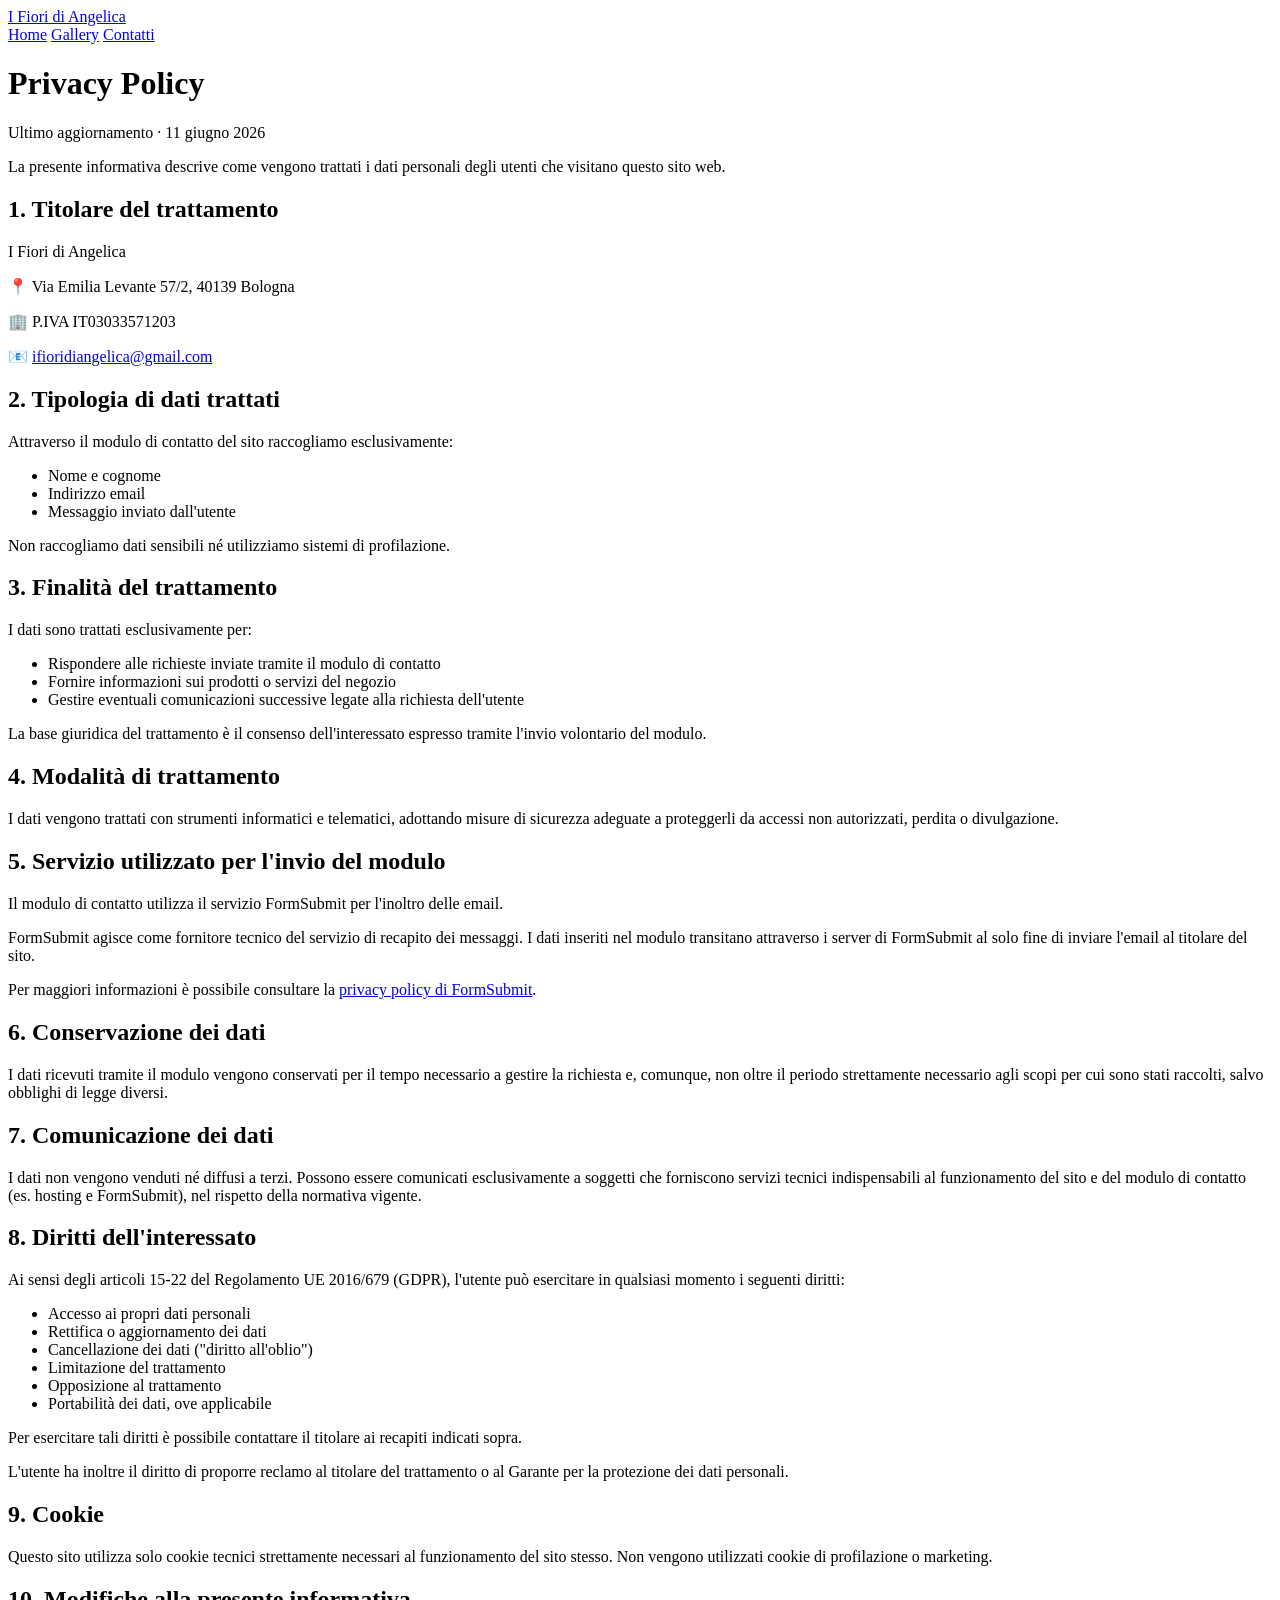
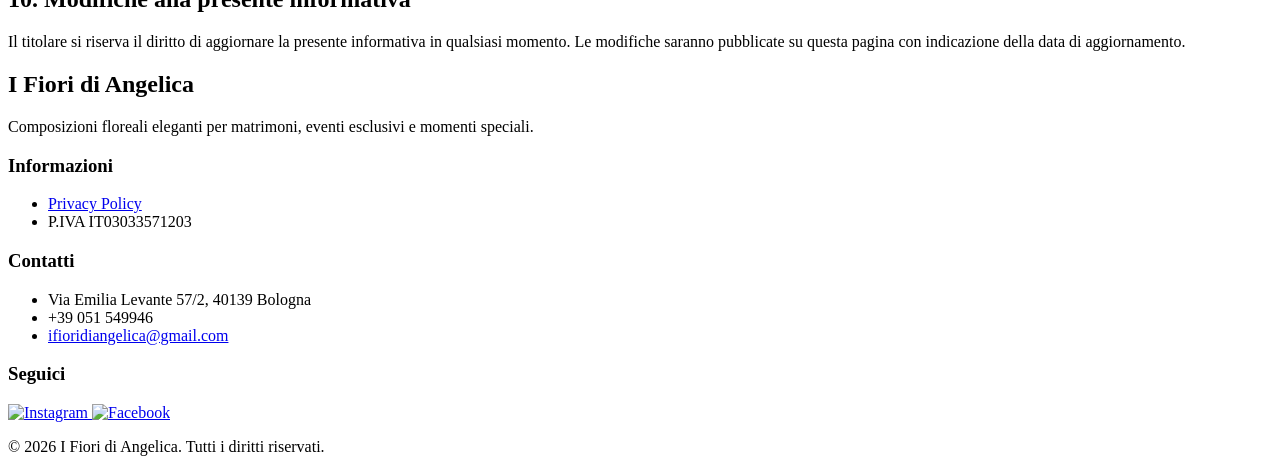
==== privacy/index.html @ 31a4ba67 "Release 1" ====
<!DOCTYPE html><html lang="it" data-theme="valentine"> <head><meta charset="UTF-8"><meta name="viewport" content="width=device-width, initial-scale=1.0"><link href="https://fonts.googleapis.com/css2?family=Cormorant+Garamond:wght@500;600;700&display=swap" rel="stylesheet"><title>Privacy Policy - I Fiori di Angelica</title><link rel="stylesheet" href="/fioridiangel/_astro/Footer.DSGg7_5M.css"></head> <body class="bg-base-100 text-base-content">  <header class="sticky top-0 z-50 border-b border-[#e9dfcf] bg-[rgba(250,246,240,0.88)] backdrop-blur-md"> <div class="mx-auto flex max-w-7xl items-center justify-between px-6 py-4"> <a href="/fioridiangel/#home" class="leading-none"> <span class="block pt-1 font-serif text-lg tracking-[0.04em] text-[#2f2f2f] md:text-xl">
I Fiori di Angelica
</span> </a> <nav class="hidden items-center gap-8 md:flex"> <a href="/fioridiangel/#home" class="text-sm uppercase tracking-[0.18em] text-[#7b7368] transition hover:text-[#2f2f2f]">
Home</a> <!-- <a href={`${baseUrl}about`} class="text-sm uppercase tracking-[0.18em] text-[#7b7368] transition hover:text-[#2f2f2f]">
        Chi siamo</a> --> <a href="/fioridiangel/#gallery" class="text-sm uppercase tracking-[0.18em] text-[#7b7368] transition hover:text-[#2f2f2f]">
Gallery</a> <a href="/fioridiangel/#contact" class="inline-flex h-11 items-center justify-center rounded-full border border-[#d8c690] bg-[#e7cd87] px-6 text-sm font-semibold uppercase tracking-[0.18em] text-[#2f2f2f] transition hover:bg-[#dcc06f]">
Contatti</a> </nav> </div> </header> <main class="mx-auto max-w-4xl px-6 py-20"> <h1 class="font-serif text-4xl tracking-[0.04em] text-[#2f2f2f]">
Privacy Policy
</h1> <!-- <div class="mt-8 h-px w-16 bg-[#d8c690]"></div> --> <div class="mt-4 flex items-center justify-between pb-6 border-b border-[#e4ddd2]"> <p class="text-sm text-[#8b8377]">
Ultimo aggiornamento · <span class="font-medium">11 giugno 2026</span> </p> </div> <div class="mt-8 space-y-8 text-[#5f5a52] leading-7"> <div> <p class="mt-4">
La presente informativa descrive come vengono trattati i dati personali degli utenti che visitano questo sito web.
</p> </div> <section class="mt-8"> <h2 class="text-xl font-semibold text-[#2f2f2f]">1. Titolare del trattamento</h2> <div class="mt-4 space-y-3 text-sm bg-[#faf8f5] rounded-lg p-4"> <p class="text-base font-semibold text-[#2f2f2f]">I Fiori di Angelica</p> <div class="space-y-2 text-[#5f5a52]"> <p>📍 Via Emilia Levante 57/2, 40139 Bologna</p> <p>🏢 P.IVA IT03033571203</p> <p>📧 <a href="mailto:ifioridiangelica@gmail.com" class="underline decoration-[#d8c690] underline-offset-2 hover:text-[#2f2f2f] font-medium">ifioridiangelica@gmail.com</a></p> </div> </div> </section> <section class="mt-8"> <h2 class="text-xl font-semibold text-[#2f2f2f]">2. Tipologia di dati trattati</h2> <p class="mt-3">
Attraverso il modulo di contatto del sito raccogliamo esclusivamente:
</p> <ul class="mt-3 list-disc space-y-2 pl-6"> <li>Nome e cognome</li> <li>Indirizzo email</li> <li>Messaggio inviato dall'utente</li> </ul> <p class="mt-4">
Non raccogliamo dati sensibili né utilizziamo sistemi di profilazione.
</p> </section> <section class="mt-8"> <h2 class="text-xl font-semibold text-[#2f2f2f]">3. Finalità del trattamento</h2> <p class="mt-3">
I dati sono trattati esclusivamente per:
</p> <ul class="mt-3 list-disc space-y-2 pl-6"> <li>Rispondere alle richieste inviate tramite il modulo di contatto</li> <li>Fornire informazioni sui prodotti o servizi del negozio</li> <li>Gestire eventuali comunicazioni successive legate alla richiesta dell'utente</li> </ul> <p class="mt-4">
La base giuridica del trattamento è il consenso dell'interessato espresso tramite l'invio volontario del modulo.
</p> </section> <section class="mt-8"> <h2 class="text-xl font-semibold text-[#2f2f2f]">4. Modalità di trattamento</h2> <p class="mt-3">
I dati vengono trattati con strumenti informatici e telematici, adottando misure di sicurezza adeguate a proteggerli da accessi non autorizzati, perdita o divulgazione.
</p> </section> <section class="mt-8"> <h2 class="text-xl font-semibold text-[#2f2f2f]">5. Servizio utilizzato per l'invio del modulo</h2> <p class="mt-3">
Il modulo di contatto utilizza il servizio FormSubmit per l'inoltro delle email.
</p> <p class="mt-4">
FormSubmit agisce come fornitore tecnico del servizio di recapito dei messaggi. I dati inseriti nel modulo transitano attraverso i server di FormSubmit al solo fine di inviare l'email al titolare del sito.
</p> <p class="mt-4">
Per maggiori informazioni è possibile consultare la <a href="https://formsubmit.co/privacy.pdf" target="_blank" rel="noopener noreferrer" class="underline decoration-[#d8c690] underline-offset-2 hover:text-[#2f2f2f]">privacy policy di FormSubmit</a>.
</p> </section> <section class="mt-8"> <h2 class="text-xl font-semibold text-[#2f2f2f]">6. Conservazione dei dati</h2> <p class="mt-3">
I dati ricevuti tramite il modulo vengono conservati per il tempo necessario a gestire la richiesta e, comunque, non oltre il periodo strettamente necessario agli scopi per cui sono stati raccolti, salvo obblighi di legge diversi.
</p> </section> <section class="mt-8"> <h2 class="text-xl font-semibold text-[#2f2f2f]">7. Comunicazione dei dati</h2> <p class="mt-3">
I dati non vengono venduti né diffusi a terzi. Possono essere comunicati esclusivamente a soggetti che forniscono servizi tecnici indispensabili al funzionamento del sito e del modulo di contatto (es. hosting e FormSubmit), nel rispetto della normativa vigente.
</p> </section> <section class="mt-8"> <h2 class="text-xl font-semibold text-[#2f2f2f]">8. Diritti dell'interessato</h2> <p class="mt-3">
Ai sensi degli articoli 15-22 del Regolamento UE 2016/679 (GDPR), l'utente può esercitare in qualsiasi momento i seguenti diritti:
</p> <ul class="mt-3 list-disc space-y-2 pl-6"> <li>Accesso ai propri dati personali</li> <li>Rettifica o aggiornamento dei dati</li> <li>Cancellazione dei dati ("diritto all'oblio")</li> <li>Limitazione del trattamento</li> <li>Opposizione al trattamento</li> <li>Portabilità dei dati, ove applicabile</li> </ul> <p class="mt-4">
Per esercitare tali diritti è possibile contattare il titolare ai recapiti indicati sopra.
</p> <p class="mt-4">
L'utente ha inoltre il diritto di proporre reclamo al titolare del trattamento o al Garante per la protezione dei dati personali.
</p> </section> <section class="mt-8"> <h2 class="text-xl font-semibold text-[#2f2f2f]">9. Cookie</h2> <p class="mt-3">
Questo sito utilizza solo cookie tecnici strettamente necessari al funzionamento del sito stesso. Non vengono utilizzati cookie di profilazione o marketing.
</p> </section> <section class="mt-8"> <h2 class="text-xl font-semibold text-[#2f2f2f]">10. Modifiche alla presente informativa</h2> <p class="mt-3">
Il titolare si riserva il diritto di aggiornare la presente informativa in qualsiasi momento. Le modifiche saranno pubblicate su questa pagina con indicazione della data di aggiornamento.
</p> </section> </div> </main> <footer class="border-t border-base-300 bg-[#f6f3ee] text-[#2f2f2f]"> <div class="mx-auto max-w-7xl px-6 py-20"> <div class="grid grid-cols-1 gap-x-12 gap-y-14 md:grid-cols-2 xl:grid-cols-[1.4fr_0.9fr_1fr_0.8fr]"> <div class="max-w-sm"> <h2 class="font-serif text-3xl tracking-[0.04em] text-[#2f2f2f]">
I Fiori di Angelica
</h2> <div class="mt-5 h-px w-16 bg-[#d8c690]"></div> <p class="mt-5 text-sm leading-7 text-[#5f5a52]">
Composizioni floreali eleganti per matrimoni, eventi esclusivi e momenti speciali.
</p> </div> <div> <h3 class="text-[11px] font-semibold uppercase tracking-[0.28em] text-[#8b8377]">
Informazioni
</h3> <ul class="mt-5 space-y-3 text-sm leading-6 text-[#5f5a52]"> <li> <a href="/fioridiangel/privacy" class="transition hover:text-[#2f2f2f]">
Privacy Policy
</a> </li> <li>P.IVA IT03033571203</li> </ul> </div> <div> <h3 class="text-[11px] font-semibold uppercase tracking-[0.28em] text-[#8b8377]">
Contatti
</h3> <ul class="mt-5 space-y-3 text-sm leading-6 text-[#5f5a52]"> <li>Via Emilia Levante 57/2, 40139 Bologna</li> <li>+39 051 549946</li> <li> <a href="mailto:ifioridiangelica@gmail.com" class="underline decoration-[#d8c690] underline-offset-4 transition hover:text-[#2f2f2f]">
ifioridiangelica@gmail.com
</a> </li> </ul> </div> <div> <h3 class="text-[11px] font-semibold uppercase tracking-[0.28em] text-[#8b8377]">
Seguici
</h3> <div class="mt-5 flex items-center gap-4"> <a href="https://www.instagram.com/ifioridiangelica/" target="_blank" rel="noopener noreferrer" aria-label="Instagram" class="flex h-14 w-14 items-center justify-center rounded-full bg-gradient-to-br from-[#f58529] via-[#dd2a7b] to-[#8134af] shadow-sm transition duration-300 hover:-translate-y-0.5 hover:shadow-md"> <img src="/fioridiangel/instagram.svg" alt="Instagram" class="h-8 w-8 brightness-0 invert"> </a> <a href="https://www.facebook.com/ifioridiangelica?locale=it_IT" target="_blank" rel="noopener noreferrer" aria-label="Facebook" class="flex h-14 w-14 items-center justify-center rounded-full bg-[#1877f2] shadow-sm transition duration-300 hover:-translate-y-0.5 hover:shadow-md"> <img src="/fioridiangel/facebook.svg" alt="Facebook" class="h-8 w-8 brightness-0 invert"> </a> </div> </div> </div> <div class="mt-14 border-t border-[#e4ddd2] pt-6"> <p class="text-sm text-[#8b8377]">
© 2026 I Fiori di Angelica. Tutti i diritti riservati.
</p> </div> </div> </footer>  </body></html>
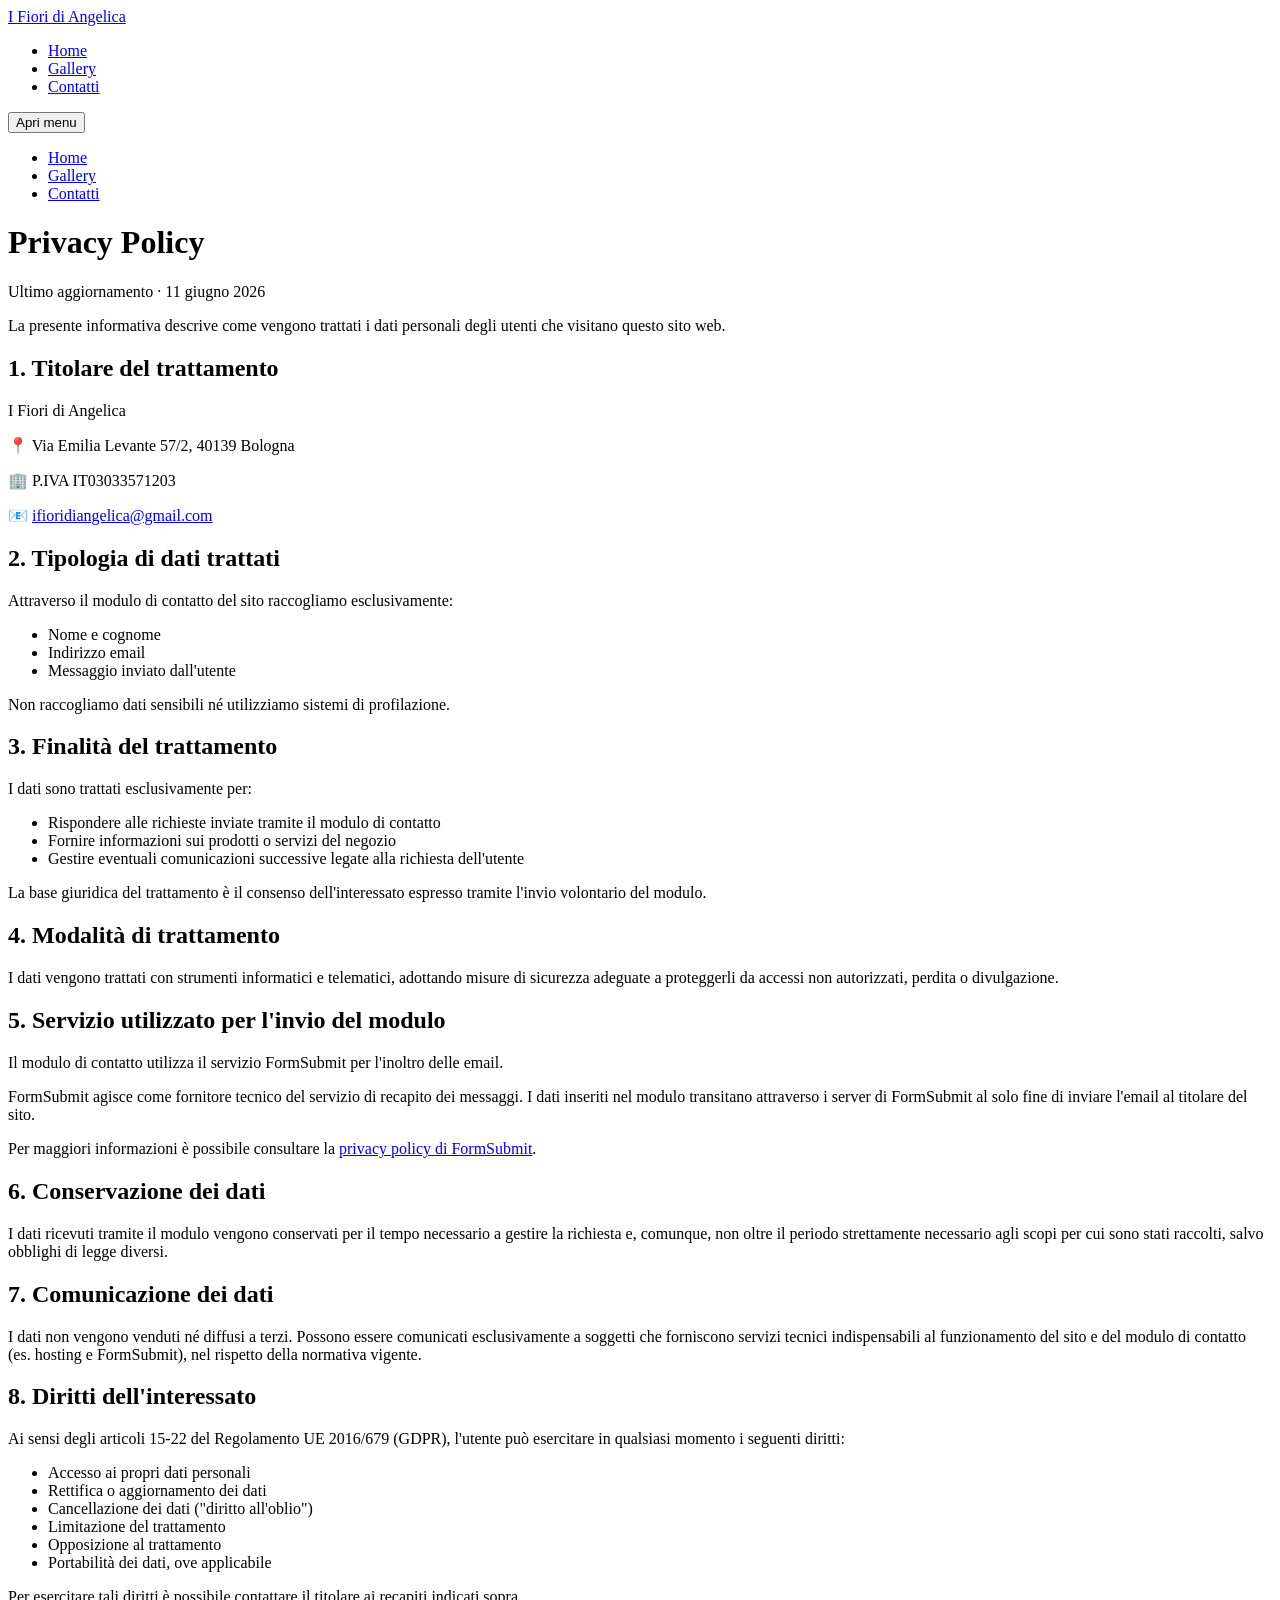
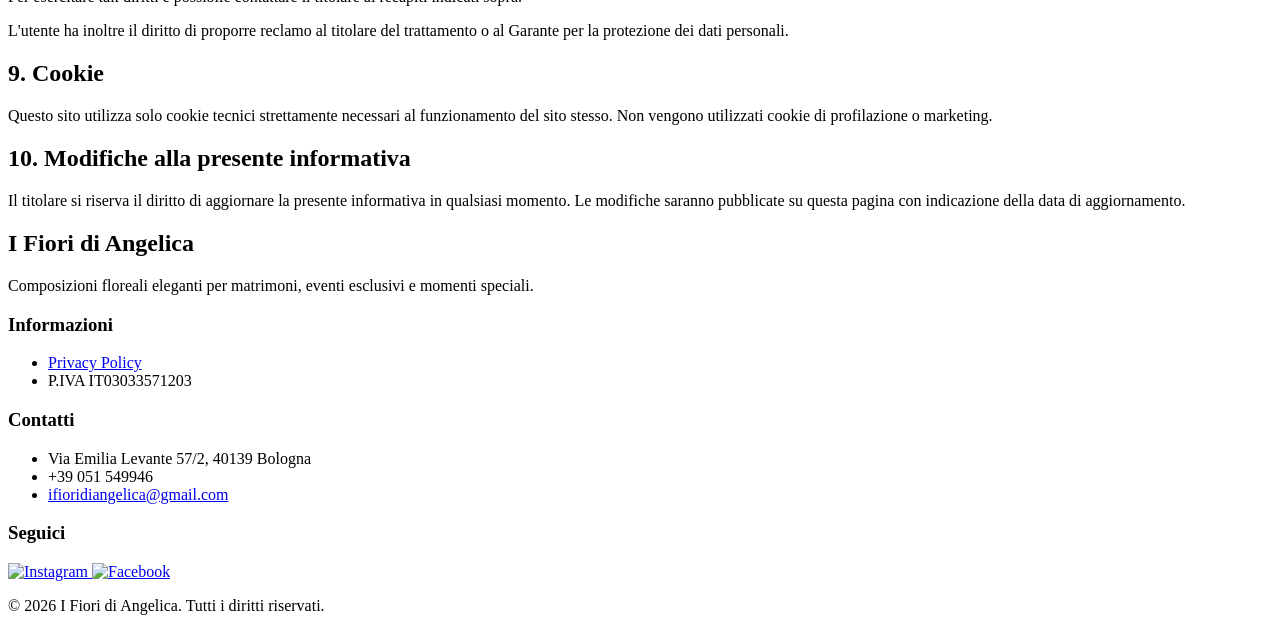
==== commit afc4fd60: "Release 3" ====
--- a/privacy/index.html
+++ b/privacy/index.html
@@ -1,10 +1,6 @@
-<!DOCTYPE html><html lang="it" data-theme="valentine"> <head><meta charset="UTF-8"><meta name="viewport" content="width=device-width, initial-scale=1.0"><link href="https://fonts.googleapis.com/css2?family=Cormorant+Garamond:wght@500;600;700&display=swap" rel="stylesheet"><title>Privacy Policy - I Fiori di Angelica</title><link rel="stylesheet" href="/fioridiangel/_astro/Footer.DSGg7_5M.css"></head> <body class="bg-base-100 text-base-content">  <header class="sticky top-0 z-50 border-b border-[#e9dfcf] bg-[rgba(250,246,240,0.88)] backdrop-blur-md"> <div class="mx-auto flex max-w-7xl items-center justify-between px-6 py-4"> <a href="/fioridiangel/#home" class="leading-none"> <span class="block pt-1 font-serif text-lg tracking-[0.04em] text-[#2f2f2f] md:text-xl">
+<!DOCTYPE html><html lang="it" data-theme="valentine"> <head><meta charset="UTF-8"><meta name="viewport" content="width=device-width, initial-scale=1.0"><link href="https://fonts.googleapis.com/css2?family=Cormorant+Garamond:wght@500;600;700&display=swap" rel="stylesheet"><title>Privacy Policy - I Fiori di Angelica</title><link rel="stylesheet" href="/fioridiangel/_astro/Footer.eOikAzpo.css"></head> <body class="bg-base-100 text-base-content">  <header class="sticky top-0 z-50 border-b border-[#e9dfcf]/90 bg-[rgba(250,246,240,0.92)] backdrop-blur-md"> <div class="mx-auto flex h-20 max-w-7xl items-center justify-between px-4 sm:px-6 lg:px-8"> <a href="/fioridiangel/#home" class="flex shrink-0 items-center text-[#2f2f2f] transition-opacity hover:opacity-80" aria-label="Vai alla home di I Fiori di Angelica"> <span class="font-serif text-xl tracking-[0.04em] md:text-2xl">
 I Fiori di Angelica
-</span> </a> <nav class="hidden items-center gap-8 md:flex"> <a href="/fioridiangel/#home" class="text-sm uppercase tracking-[0.18em] text-[#7b7368] transition hover:text-[#2f2f2f]">
-Home</a> <!-- <a href={`${baseUrl}about`} class="text-sm uppercase tracking-[0.18em] text-[#7b7368] transition hover:text-[#2f2f2f]">
-        Chi siamo</a> --> <a href="/fioridiangel/#gallery" class="text-sm uppercase tracking-[0.18em] text-[#7b7368] transition hover:text-[#2f2f2f]">
-Gallery</a> <a href="/fioridiangel/#contact" class="inline-flex h-11 items-center justify-center rounded-full border border-[#d8c690] bg-[#e7cd87] px-6 text-sm font-semibold uppercase tracking-[0.18em] text-[#2f2f2f] transition hover:bg-[#dcc06f]">
-Contatti</a> </nav> </div> </header> <main class="mx-auto max-w-4xl px-6 py-20"> <h1 class="font-serif text-4xl tracking-[0.04em] text-[#2f2f2f]">
+</span> </a> <nav aria-label="Navigazione principale" class="hidden md:block"> <ul class="flex items-center gap-2"> <li> <a href="/fioridiangel/#home" class="inline-flex h-11 items-center rounded-full px-4 text-sm font-medium uppercase tracking-[0.14em] text-[#6f675d] transition hover:bg-[#f3ead9] hover:text-[#2f2f2f]"> Home </a> </li><li> <a href="/fioridiangel/#gallery" class="inline-flex h-11 items-center rounded-full px-4 text-sm font-medium uppercase tracking-[0.14em] text-[#6f675d] transition hover:bg-[#f3ead9] hover:text-[#2f2f2f]"> Gallery </a> </li><li> <a href="/fioridiangel/#contact" class="btn h-11 min-h-11 rounded-full border-[#d8c690] bg-[#e7cd87] px-6 text-sm font-semibold uppercase tracking-[0.14em] text-[#2f2f2f] shadow-none hover:border-[#cfbb78] hover:bg-[#dcc06f]"> Contatti </a> </li> </ul> </nav> <button id="mobile-menu-button" type="button" aria-label="Apri menu" aria-expanded="false" aria-controls="mobile-menu" class="relative inline-flex h-11 w-11 items-center justify-center rounded-full border border-[#d8c690] bg-[#e7cd87] text-[#2f2f2f] transition hover:bg-[#dcc06f] md:hidden"> <span class="sr-only">Apri menu</span> <span aria-hidden="true" data-top class="absolute h-0.5 w-5 -translate-y-1.5 rounded-full bg-current transition duration-300 ease-out"></span> <span aria-hidden="true" data-middle class="absolute h-0.5 w-5 rounded-full bg-current transition duration-300 ease-out"></span> <span aria-hidden="true" data-bottom class="absolute h-0.5 w-5 translate-y-1.5 rounded-full bg-current transition duration-300 ease-out"></span> </button> </div> <div id="mobile-menu" class="hidden border-t border-[#e9dfcf]/90 bg-[rgba(250,246,240,0.98)] md:hidden"> <nav aria-label="Navigazione mobile" class="mx-auto max-w-7xl px-4 py-4 sm:px-6"> <ul class="flex flex-col gap-2"> <li> <a href="/fioridiangel/#home" class="block rounded-2xl px-4 py-3 text-sm font-medium uppercase tracking-[0.14em] text-[#6f675d] transition hover:bg-[#f3ead9] hover:text-[#2f2f2f]"> Home </a> </li><li> <a href="/fioridiangel/#gallery" class="block rounded-2xl px-4 py-3 text-sm font-medium uppercase tracking-[0.14em] text-[#6f675d] transition hover:bg-[#f3ead9] hover:text-[#2f2f2f]"> Gallery </a> </li><li> <a href="/fioridiangel/#contact" class="btn w-full rounded-full border-[#d8c690] bg-[#e7cd87] text-sm font-semibold uppercase tracking-[0.14em] text-[#2f2f2f] shadow-none hover:border-[#cfbb78] hover:bg-[#dcc06f]"> Contatti </a> </li> </ul> </nav> </div> <script type="module">const e=document.getElementById("mobile-menu-button"),s=document.getElementById("mobile-menu");if(e&&s){const n=e.querySelector(".sr-only"),l=e.querySelector("[data-top]"),r=e.querySelector("[data-middle]"),a=e.querySelector("[data-bottom]"),c=s.querySelectorAll("a"),o=t=>{e.setAttribute("aria-expanded",String(t)),e.setAttribute("aria-label",t?"Chiudi menu":"Apri menu"),n&&(n.textContent=t?"Chiudi menu":"Apri menu"),s.classList.toggle("hidden",!t),l?.classList.toggle("rotate-45",t),l?.classList.toggle("translate-y-0",t),l?.classList.toggle("-translate-y-1.5",!t),r?.classList.toggle("opacity-0",t),a?.classList.toggle("-rotate-45",t),a?.classList.toggle("translate-y-0",t),a?.classList.toggle("translate-y-1.5",!t)};o(!1),e.addEventListener("click",()=>{const t=e.getAttribute("aria-expanded")==="true";o(!t)}),c.forEach(t=>{t.addEventListener("click",()=>o(!1))})}</script> </header> <main class="mx-auto max-w-4xl px-6 py-14"> <h1 class="font-serif text-4xl tracking-[0.04em] text-[#2f2f2f]">
 Privacy Policy
 </h1> <!-- <div class="mt-8 h-px w-16 bg-[#d8c690]"></div> --> <div class="mt-4 flex items-center justify-between pb-6 border-b border-[#e4ddd2]"> <p class="text-sm text-[#8b8377]">
 Ultimo aggiornamento · <span class="font-medium">11 giugno 2026</span> </p> </div> <div class="mt-8 space-y-8 text-[#5f5a52] leading-7"> <div> <p class="mt-4">
@@ -53,6 +49,6 @@
 ifioridiangelica@gmail.com
 </a> </li> </ul> </div> <div> <h3 class="text-[11px] font-semibold uppercase tracking-[0.28em] text-[#8b8377]">
 Seguici
-</h3> <div class="mt-5 flex items-center gap-4"> <a href="https://www.instagram.com/ifioridiangelica/" target="_blank" rel="noopener noreferrer" aria-label="Instagram" class="flex h-14 w-14 items-center justify-center rounded-full bg-gradient-to-br from-[#f58529] via-[#dd2a7b] to-[#8134af] shadow-sm transition duration-300 hover:-translate-y-0.5 hover:shadow-md"> <img src="/fioridiangel/instagram.svg" alt="Instagram" class="h-8 w-8 brightness-0 invert"> </a> <a href="https://www.facebook.com/ifioridiangelica?locale=it_IT" target="_blank" rel="noopener noreferrer" aria-label="Facebook" class="flex h-14 w-14 items-center justify-center rounded-full bg-[#1877f2] shadow-sm transition duration-300 hover:-translate-y-0.5 hover:shadow-md"> <img src="/fioridiangel/facebook.svg" alt="Facebook" class="h-8 w-8 brightness-0 invert"> </a> </div> </div> </div> <div class="mt-14 border-t border-[#e4ddd2] pt-6"> <p class="text-sm text-[#8b8377]">
+</h3> <div class="mt-5 flex items-center gap-4"> <a href="https://www.instagram.com/ifioridiangelica/" target="_blank" rel="noopener noreferrer" aria-label="Instagram" class="flex h-14 w-14 items-center justify-center rounded-full bg-linear-to-br from-[#f58529] via-[#dd2a7b] to-[#8134af] shadow-sm transition duration-300 hover:-translate-y-0.5 hover:shadow-md"> <img src="/fioridiangel/instagram.svg" alt="Instagram" class="h-8 w-8 brightness-0 invert"> </a> <a href="https://www.facebook.com/ifioridiangelica?locale=it_IT" target="_blank" rel="noopener noreferrer" aria-label="Facebook" class="flex h-14 w-14 items-center justify-center rounded-full bg-[#1877f2] shadow-sm transition duration-300 hover:-translate-y-0.5 hover:shadow-md"> <img src="/fioridiangel/facebook.svg" alt="Facebook" class="h-8 w-8 brightness-0 invert"> </a> </div> </div> </div> <div class="mt-14 border-t border-[#e4ddd2] pt-6"> <p class="text-sm text-[#8b8377]">
 © 2026 I Fiori di Angelica. Tutti i diritti riservati.
 </p> </div> </div> </footer>  </body></html>
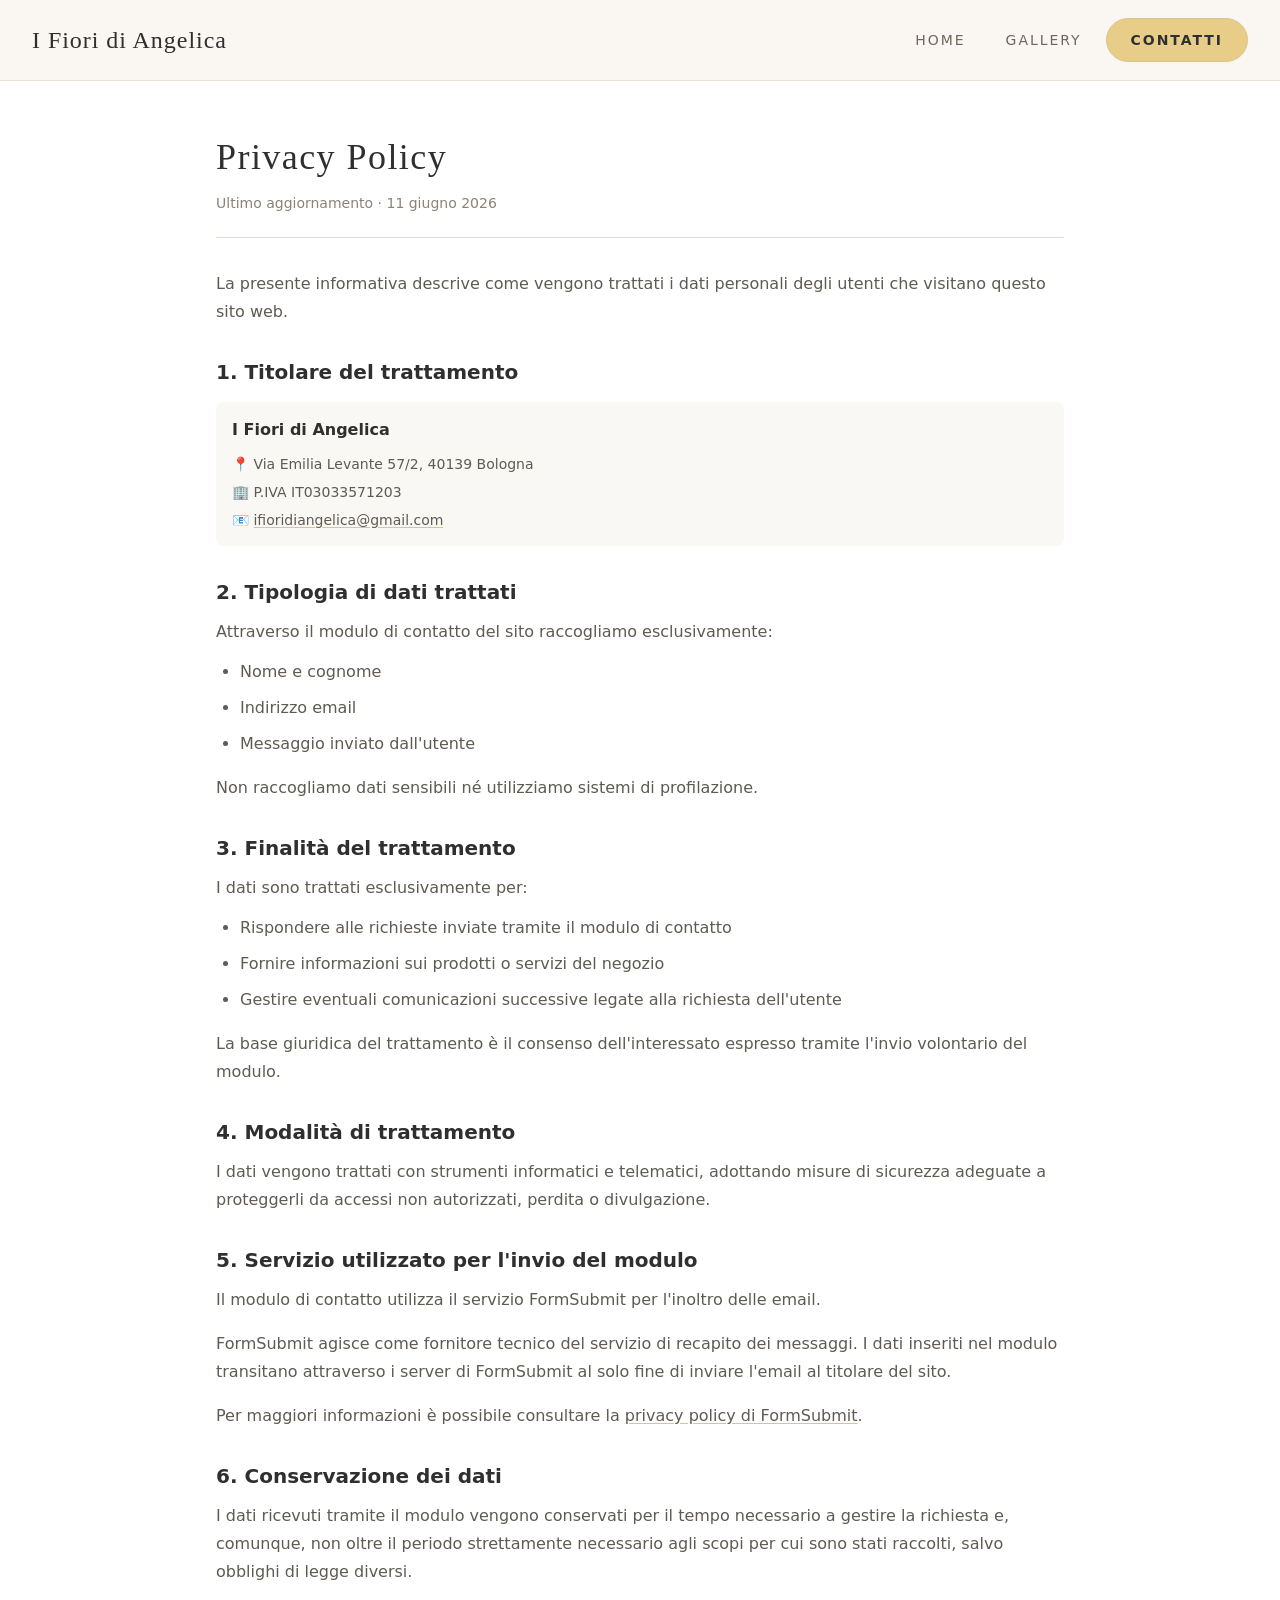
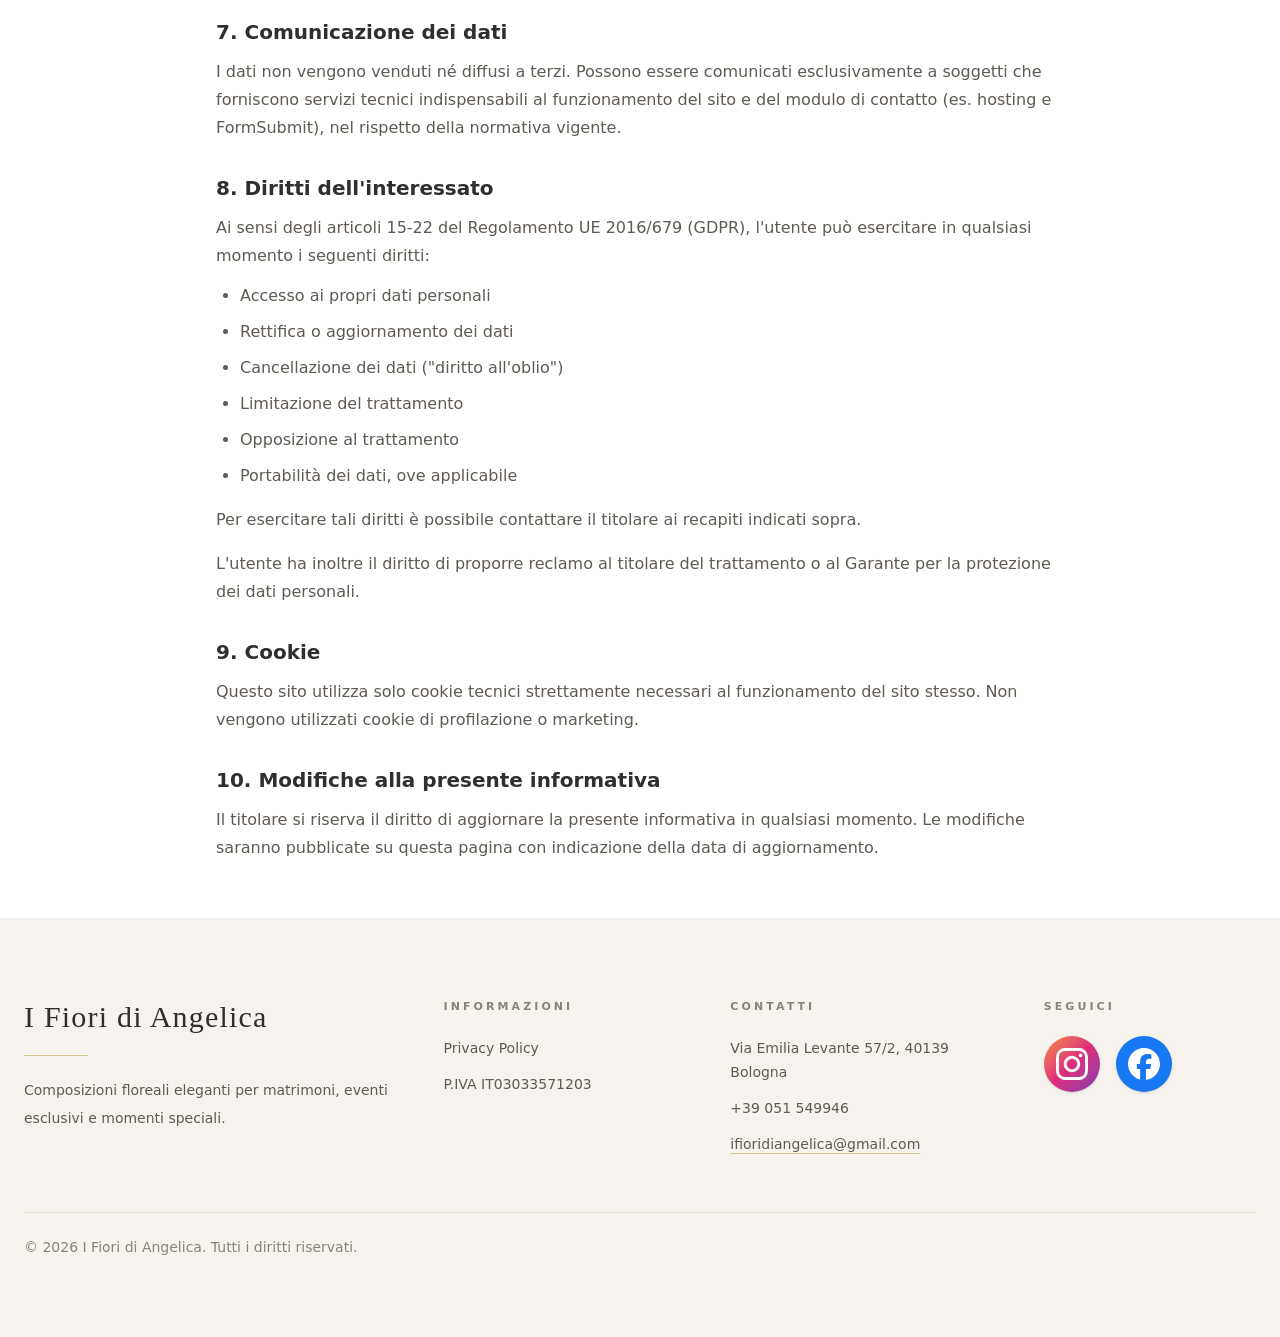
==== commit 9537a120: "Release prod" ====
--- a/privacy/index.html
+++ b/privacy/index.html
@@ -1,6 +1,6 @@
-<!DOCTYPE html><html lang="it" data-theme="valentine"> <head><meta charset="UTF-8"><meta name="viewport" content="width=device-width, initial-scale=1.0"><link href="https://fonts.googleapis.com/css2?family=Cormorant+Garamond:wght@500;600;700&display=swap" rel="stylesheet"><title>Privacy Policy - I Fiori di Angelica</title><link rel="stylesheet" href="/fioridiangel/_astro/Footer.eOikAzpo.css"></head> <body class="bg-base-100 text-base-content">  <header class="sticky top-0 z-50 border-b border-[#e9dfcf]/90 bg-[rgba(250,246,240,0.92)] backdrop-blur-md"> <div class="mx-auto flex h-20 max-w-7xl items-center justify-between px-4 sm:px-6 lg:px-8"> <a href="/fioridiangel/#home" class="flex shrink-0 items-center text-[#2f2f2f] transition-opacity hover:opacity-80" aria-label="Vai alla home di I Fiori di Angelica"> <span class="font-serif text-xl tracking-[0.04em] md:text-2xl">
+<!DOCTYPE html><html lang="it" data-theme="valentine"> <head><meta charset="UTF-8"><meta name="viewport" content="width=device-width, initial-scale=1.0"><link href="https://fonts.googleapis.com/css2?family=Cormorant+Garamond:wght@500;600;700&display=swap" rel="stylesheet"><title>Privacy Policy - I Fiori di Angelica</title><link rel="stylesheet" href="/_astro/Footer.eOikAzpo.css"></head> <body class="bg-base-100 text-base-content">  <header class="sticky top-0 z-50 border-b border-[#e9dfcf]/90 bg-[rgba(250,246,240,0.92)] backdrop-blur-md"> <div class="mx-auto flex h-20 max-w-7xl items-center justify-between px-4 sm:px-6 lg:px-8"> <a href="/#home" class="flex shrink-0 items-center text-[#2f2f2f] transition-opacity hover:opacity-80" aria-label="Vai alla home di I Fiori di Angelica"> <span class="font-serif text-xl tracking-[0.04em] md:text-2xl">
 I Fiori di Angelica
-</span> </a> <nav aria-label="Navigazione principale" class="hidden md:block"> <ul class="flex items-center gap-2"> <li> <a href="/fioridiangel/#home" class="inline-flex h-11 items-center rounded-full px-4 text-sm font-medium uppercase tracking-[0.14em] text-[#6f675d] transition hover:bg-[#f3ead9] hover:text-[#2f2f2f]"> Home </a> </li><li> <a href="/fioridiangel/#gallery" class="inline-flex h-11 items-center rounded-full px-4 text-sm font-medium uppercase tracking-[0.14em] text-[#6f675d] transition hover:bg-[#f3ead9] hover:text-[#2f2f2f]"> Gallery </a> </li><li> <a href="/fioridiangel/#contact" class="btn h-11 min-h-11 rounded-full border-[#d8c690] bg-[#e7cd87] px-6 text-sm font-semibold uppercase tracking-[0.14em] text-[#2f2f2f] shadow-none hover:border-[#cfbb78] hover:bg-[#dcc06f]"> Contatti </a> </li> </ul> </nav> <button id="mobile-menu-button" type="button" aria-label="Apri menu" aria-expanded="false" aria-controls="mobile-menu" class="relative inline-flex h-11 w-11 items-center justify-center rounded-full border border-[#d8c690] bg-[#e7cd87] text-[#2f2f2f] transition hover:bg-[#dcc06f] md:hidden"> <span class="sr-only">Apri menu</span> <span aria-hidden="true" data-top class="absolute h-0.5 w-5 -translate-y-1.5 rounded-full bg-current transition duration-300 ease-out"></span> <span aria-hidden="true" data-middle class="absolute h-0.5 w-5 rounded-full bg-current transition duration-300 ease-out"></span> <span aria-hidden="true" data-bottom class="absolute h-0.5 w-5 translate-y-1.5 rounded-full bg-current transition duration-300 ease-out"></span> </button> </div> <div id="mobile-menu" class="hidden border-t border-[#e9dfcf]/90 bg-[rgba(250,246,240,0.98)] md:hidden"> <nav aria-label="Navigazione mobile" class="mx-auto max-w-7xl px-4 py-4 sm:px-6"> <ul class="flex flex-col gap-2"> <li> <a href="/fioridiangel/#home" class="block rounded-2xl px-4 py-3 text-sm font-medium uppercase tracking-[0.14em] text-[#6f675d] transition hover:bg-[#f3ead9] hover:text-[#2f2f2f]"> Home </a> </li><li> <a href="/fioridiangel/#gallery" class="block rounded-2xl px-4 py-3 text-sm font-medium uppercase tracking-[0.14em] text-[#6f675d] transition hover:bg-[#f3ead9] hover:text-[#2f2f2f]"> Gallery </a> </li><li> <a href="/fioridiangel/#contact" class="btn w-full rounded-full border-[#d8c690] bg-[#e7cd87] text-sm font-semibold uppercase tracking-[0.14em] text-[#2f2f2f] shadow-none hover:border-[#cfbb78] hover:bg-[#dcc06f]"> Contatti </a> </li> </ul> </nav> </div> <script type="module">const e=document.getElementById("mobile-menu-button"),s=document.getElementById("mobile-menu");if(e&&s){const n=e.querySelector(".sr-only"),l=e.querySelector("[data-top]"),r=e.querySelector("[data-middle]"),a=e.querySelector("[data-bottom]"),c=s.querySelectorAll("a"),o=t=>{e.setAttribute("aria-expanded",String(t)),e.setAttribute("aria-label",t?"Chiudi menu":"Apri menu"),n&&(n.textContent=t?"Chiudi menu":"Apri menu"),s.classList.toggle("hidden",!t),l?.classList.toggle("rotate-45",t),l?.classList.toggle("translate-y-0",t),l?.classList.toggle("-translate-y-1.5",!t),r?.classList.toggle("opacity-0",t),a?.classList.toggle("-rotate-45",t),a?.classList.toggle("translate-y-0",t),a?.classList.toggle("translate-y-1.5",!t)};o(!1),e.addEventListener("click",()=>{const t=e.getAttribute("aria-expanded")==="true";o(!t)}),c.forEach(t=>{t.addEventListener("click",()=>o(!1))})}</script> </header> <main class="mx-auto max-w-4xl px-6 py-14"> <h1 class="font-serif text-4xl tracking-[0.04em] text-[#2f2f2f]">
+</span> </a> <nav aria-label="Navigazione principale" class="hidden md:block"> <ul class="flex items-center gap-2"> <li> <a href="/#home" class="inline-flex h-11 items-center rounded-full px-4 text-sm font-medium uppercase tracking-[0.14em] text-[#6f675d] transition hover:bg-[#f3ead9] hover:text-[#2f2f2f]"> Home </a> </li><li> <a href="/#gallery" class="inline-flex h-11 items-center rounded-full px-4 text-sm font-medium uppercase tracking-[0.14em] text-[#6f675d] transition hover:bg-[#f3ead9] hover:text-[#2f2f2f]"> Gallery </a> </li><li> <a href="/#contact" class="btn h-11 min-h-11 rounded-full border-[#d8c690] bg-[#e7cd87] px-6 text-sm font-semibold uppercase tracking-[0.14em] text-[#2f2f2f] shadow-none hover:border-[#cfbb78] hover:bg-[#dcc06f]"> Contatti </a> </li> </ul> </nav> <button id="mobile-menu-button" type="button" aria-label="Apri menu" aria-expanded="false" aria-controls="mobile-menu" class="relative inline-flex h-11 w-11 items-center justify-center rounded-full border border-[#d8c690] bg-[#e7cd87] text-[#2f2f2f] transition hover:bg-[#dcc06f] md:hidden"> <span class="sr-only">Apri menu</span> <span aria-hidden="true" data-top class="absolute h-0.5 w-5 -translate-y-1.5 rounded-full bg-current transition duration-300 ease-out"></span> <span aria-hidden="true" data-middle class="absolute h-0.5 w-5 rounded-full bg-current transition duration-300 ease-out"></span> <span aria-hidden="true" data-bottom class="absolute h-0.5 w-5 translate-y-1.5 rounded-full bg-current transition duration-300 ease-out"></span> </button> </div> <div id="mobile-menu" class="hidden border-t border-[#e9dfcf]/90 bg-[rgba(250,246,240,0.98)] md:hidden"> <nav aria-label="Navigazione mobile" class="mx-auto max-w-7xl px-4 py-4 sm:px-6"> <ul class="flex flex-col gap-2"> <li> <a href="/#home" class="block rounded-2xl px-4 py-3 text-sm font-medium uppercase tracking-[0.14em] text-[#6f675d] transition hover:bg-[#f3ead9] hover:text-[#2f2f2f]"> Home </a> </li><li> <a href="/#gallery" class="block rounded-2xl px-4 py-3 text-sm font-medium uppercase tracking-[0.14em] text-[#6f675d] transition hover:bg-[#f3ead9] hover:text-[#2f2f2f]"> Gallery </a> </li><li> <a href="/#contact" class="btn w-full rounded-full border-[#d8c690] bg-[#e7cd87] text-sm font-semibold uppercase tracking-[0.14em] text-[#2f2f2f] shadow-none hover:border-[#cfbb78] hover:bg-[#dcc06f]"> Contatti </a> </li> </ul> </nav> </div> <script type="module">const e=document.getElementById("mobile-menu-button"),s=document.getElementById("mobile-menu");if(e&&s){const n=e.querySelector(".sr-only"),l=e.querySelector("[data-top]"),r=e.querySelector("[data-middle]"),a=e.querySelector("[data-bottom]"),c=s.querySelectorAll("a"),o=t=>{e.setAttribute("aria-expanded",String(t)),e.setAttribute("aria-label",t?"Chiudi menu":"Apri menu"),n&&(n.textContent=t?"Chiudi menu":"Apri menu"),s.classList.toggle("hidden",!t),l?.classList.toggle("rotate-45",t),l?.classList.toggle("translate-y-0",t),l?.classList.toggle("-translate-y-1.5",!t),r?.classList.toggle("opacity-0",t),a?.classList.toggle("-rotate-45",t),a?.classList.toggle("translate-y-0",t),a?.classList.toggle("translate-y-1.5",!t)};o(!1),e.addEventListener("click",()=>{const t=e.getAttribute("aria-expanded")==="true";o(!t)}),c.forEach(t=>{t.addEventListener("click",()=>o(!1))})}</script> </header> <main class="mx-auto max-w-4xl px-6 py-14"> <h1 class="font-serif text-4xl tracking-[0.04em] text-[#2f2f2f]">
 Privacy Policy
 </h1> <!-- <div class="mt-8 h-px w-16 bg-[#d8c690]"></div> --> <div class="mt-4 flex items-center justify-between pb-6 border-b border-[#e4ddd2]"> <p class="text-sm text-[#8b8377]">
 Ultimo aggiornamento · <span class="font-medium">11 giugno 2026</span> </p> </div> <div class="mt-8 space-y-8 text-[#5f5a52] leading-7"> <div> <p class="mt-4">
@@ -41,7 +41,7 @@
 Composizioni floreali eleganti per matrimoni, eventi esclusivi e momenti speciali.
 </p> </div> <div> <h3 class="text-[11px] font-semibold uppercase tracking-[0.28em] text-[#8b8377]">
 Informazioni
-</h3> <ul class="mt-5 space-y-3 text-sm leading-6 text-[#5f5a52]"> <li> <a href="/fioridiangel/privacy" class="transition hover:text-[#2f2f2f]">
+</h3> <ul class="mt-5 space-y-3 text-sm leading-6 text-[#5f5a52]"> <li> <a href="/privacy" class="transition hover:text-[#2f2f2f]">
 Privacy Policy
 </a> </li> <li>P.IVA IT03033571203</li> </ul> </div> <div> <h3 class="text-[11px] font-semibold uppercase tracking-[0.28em] text-[#8b8377]">
 Contatti
@@ -49,6 +49,6 @@
 ifioridiangelica@gmail.com
 </a> </li> </ul> </div> <div> <h3 class="text-[11px] font-semibold uppercase tracking-[0.28em] text-[#8b8377]">
 Seguici
-</h3> <div class="mt-5 flex items-center gap-4"> <a href="https://www.instagram.com/ifioridiangelica/" target="_blank" rel="noopener noreferrer" aria-label="Instagram" class="flex h-14 w-14 items-center justify-center rounded-full bg-linear-to-br from-[#f58529] via-[#dd2a7b] to-[#8134af] shadow-sm transition duration-300 hover:-translate-y-0.5 hover:shadow-md"> <img src="/fioridiangel/instagram.svg" alt="Instagram" class="h-8 w-8 brightness-0 invert"> </a> <a href="https://www.facebook.com/ifioridiangelica?locale=it_IT" target="_blank" rel="noopener noreferrer" aria-label="Facebook" class="flex h-14 w-14 items-center justify-center rounded-full bg-[#1877f2] shadow-sm transition duration-300 hover:-translate-y-0.5 hover:shadow-md"> <img src="/fioridiangel/facebook.svg" alt="Facebook" class="h-8 w-8 brightness-0 invert"> </a> </div> </div> </div> <div class="mt-14 border-t border-[#e4ddd2] pt-6"> <p class="text-sm text-[#8b8377]">
+</h3> <div class="mt-5 flex items-center gap-4"> <a href="https://www.instagram.com/ifioridiangelica/" target="_blank" rel="noopener noreferrer" aria-label="Instagram" class="flex h-14 w-14 items-center justify-center rounded-full bg-linear-to-br from-[#f58529] via-[#dd2a7b] to-[#8134af] shadow-sm transition duration-300 hover:-translate-y-0.5 hover:shadow-md"> <img src="/instagram.svg" alt="Instagram" class="h-8 w-8 brightness-0 invert"> </a> <a href="https://www.facebook.com/ifioridiangelica?locale=it_IT" target="_blank" rel="noopener noreferrer" aria-label="Facebook" class="flex h-14 w-14 items-center justify-center rounded-full bg-[#1877f2] shadow-sm transition duration-300 hover:-translate-y-0.5 hover:shadow-md"> <img src="/facebook.svg" alt="Facebook" class="h-8 w-8 brightness-0 invert"> </a> </div> </div> </div> <div class="mt-14 border-t border-[#e4ddd2] pt-6"> <p class="text-sm text-[#8b8377]">
 © 2026 I Fiori di Angelica. Tutti i diritti riservati.
 </p> </div> </div> </footer>  </body></html>
--- a/_astro/Footer.eOikAzpo.css
+++ b/_astro/Footer.eOikAzpo.css
@@ -0,0 +1 @@
+@layer properties{@supports (((-webkit-hyphens:none)) and (not (margin-trim:inline))) or ((-moz-orient:inline) and (not (color:rgb(from red r g b)))){*,:before,:after,::backdrop{--tw-translate-x:0;--tw-translate-y:0;--tw-translate-z:0;--tw-space-y-reverse:0;--tw-border-style:solid;--tw-gradient-position:initial;--tw-gradient-from:#0000;--tw-gradient-via:#0000;--tw-gradient-to:#0000;--tw-gradient-stops:initial;--tw-gradient-via-stops:initial;--tw-gradient-from-position:0%;--tw-gradient-via-position:50%;--tw-gradient-to-position:100%;--tw-leading:initial;--tw-font-weight:initial;--tw-tracking:initial;--tw-shadow:0 0 #0000;--tw-shadow-color:initial;--tw-shadow-alpha:100%;--tw-inset-shadow:0 0 #0000;--tw-inset-shadow-color:initial;--tw-inset-shadow-alpha:100%;--tw-ring-color:initial;--tw-ring-shadow:0 0 #0000;--tw-inset-ring-color:initial;--tw-inset-ring-shadow:0 0 #0000;--tw-ring-inset:initial;--tw-ring-offset-width:0px;--tw-ring-offset-color:#fff;--tw-ring-offset-shadow:0 0 #0000;--tw-blur:initial;--tw-brightness:initial;--tw-contrast:initial;--tw-grayscale:initial;--tw-hue-rotate:initial;--tw-invert:initial;--tw-opacity:initial;--tw-saturate:initial;--tw-sepia:initial;--tw-drop-shadow:initial;--tw-drop-shadow-color:initial;--tw-drop-shadow-alpha:100%;--tw-drop-shadow-size:initial;--tw-backdrop-blur:initial;--tw-backdrop-brightness:initial;--tw-backdrop-contrast:initial;--tw-backdrop-grayscale:initial;--tw-backdrop-hue-rotate:initial;--tw-backdrop-invert:initial;--tw-backdrop-opacity:initial;--tw-backdrop-saturate:initial;--tw-backdrop-sepia:initial;--tw-duration:initial;--tw-ease:initial}}}@layer theme{:root,:host{--font-sans:ui-sans-serif, system-ui, sans-serif, "Apple Color Emoji", "Segoe UI Emoji", "Segoe UI Symbol", "Noto Color Emoji";--font-serif:ui-serif, Georgia, Cambria, "Times New Roman", Times, serif;--font-mono:ui-monospace, SFMono-Regular, Menlo, Monaco, Consolas, "Liberation Mono", "Courier New", monospace;--color-black:#000;--color-white:#fff;--spacing:.25rem;--container-sm:24rem;--container-xl:36rem;--container-2xl:42rem;--container-3xl:48rem;--container-4xl:56rem;--container-7xl:80rem;--text-xs:.75rem;--text-xs--line-height:calc(1 / .75);--text-sm:.875rem;--text-sm--line-height:calc(1.25 / .875);--text-base:1rem;--text-base--line-height: 1.5 ;--text-lg:1.125rem;--text-lg--line-height:calc(1.75 / 1.125);--text-xl:1.25rem;--text-xl--line-height:calc(1.75 / 1.25);--text-2xl:1.5rem;--text-2xl--line-height:calc(2 / 1.5);--text-3xl:1.875rem;--text-3xl--line-height: 1.2 ;--text-4xl:2.25rem;--text-4xl--line-height:calc(2.5 / 2.25);--text-5xl:3rem;--text-5xl--line-height:1;--text-6xl:3.75rem;--text-6xl--line-height:1;--text-7xl:4.5rem;--text-7xl--line-height:1;--font-weight-medium:500;--font-weight-semibold:600;--font-weight-bold:700;--tracking-tight:-.025em;--leading-tight:1.25;--radius-lg:.5rem;--radius-2xl:1rem;--radius-3xl:1.5rem;--ease-out:cubic-bezier(0, 0, .2, 1);--blur-md:12px;--default-transition-duration:.15s;--default-transition-timing-function:cubic-bezier(.4, 0, .2, 1);--default-font-family:var(--font-sans);--default-mono-font-family:var(--font-mono)}}@layer base{*,:after,:before,::backdrop{box-sizing:border-box;border:0 solid;margin:0;padding:0}::file-selector-button{box-sizing:border-box;border:0 solid;margin:0;padding:0}html,:host{-webkit-text-size-adjust:100%;tab-size:4;line-height:1.5;font-family:var(--default-font-family,ui-sans-serif, system-ui, sans-serif, "Apple Color Emoji", "Segoe UI Emoji", "Segoe UI Symbol", "Noto Color Emoji");font-feature-settings:var(--default-font-feature-settings,normal);font-variation-settings:var(--default-font-variation-settings,normal);-webkit-tap-highlight-color:transparent}hr{height:0;color:inherit;border-top-width:1px}abbr:where([title]){-webkit-text-decoration:underline dotted;text-decoration:underline dotted}h1,h2,h3,h4,h5,h6{font-size:inherit;font-weight:inherit}a{color:inherit;-webkit-text-decoration:inherit;text-decoration:inherit}b,strong{font-weight:bolder}code,kbd,samp,pre{font-family:var(--default-mono-font-family,ui-monospace, SFMono-Regular, Menlo, Monaco, Consolas, "Liberation Mono", "Courier New", monospace);font-feature-settings:var(--default-mono-font-feature-settings,normal);font-variation-settings:var(--default-mono-font-variation-settings,normal);font-size:1em}small{font-size:80%}sub,sup{vertical-align:baseline;font-size:75%;line-height:0;position:relative}sub{bottom:-.25em}sup{top:-.5em}table{text-indent:0;border-color:inherit;border-collapse:collapse}:-moz-focusring{outline:auto}progress{vertical-align:baseline}summary{display:list-item}ol,ul,menu{list-style:none}img,svg,video,canvas,audio,iframe,embed,object{vertical-align:middle;display:block}img,video{max-width:100%;height:auto}button,input,select,optgroup,textarea{font:inherit;font-feature-settings:inherit;font-variation-settings:inherit;letter-spacing:inherit;color:inherit;opacity:1;background-color:#0000;border-radius:0}::file-selector-button{font:inherit;font-feature-settings:inherit;font-variation-settings:inherit;letter-spacing:inherit;color:inherit;opacity:1;background-color:#0000;border-radius:0}:where(select:is([multiple],[size])) optgroup{font-weight:bolder}:where(select:is([multiple],[size])) optgroup option{padding-inline-start:20px}::file-selector-button{margin-inline-end:4px}::placeholder{opacity:1}@supports (not ((-webkit-appearance:-apple-pay-button))) or (contain-intrinsic-size:1px){::placeholder{color:currentColor}@supports (color:color-mix(in lab,red,red)){::placeholder{color:color-mix(in oklab,currentcolor 50%,transparent)}}}textarea{resize:vertical}::-webkit-search-decoration{-webkit-appearance:none}::-webkit-date-and-time-value{min-height:1lh;text-align:inherit}::-webkit-datetime-edit{display:inline-flex}::-webkit-datetime-edit-fields-wrapper{padding:0}::-webkit-datetime-edit{padding-block:0}::-webkit-datetime-edit-year-field{padding-block:0}::-webkit-datetime-edit-month-field{padding-block:0}::-webkit-datetime-edit-day-field{padding-block:0}::-webkit-datetime-edit-hour-field{padding-block:0}::-webkit-datetime-edit-minute-field{padding-block:0}::-webkit-datetime-edit-second-field{padding-block:0}::-webkit-datetime-edit-millisecond-field{padding-block:0}::-webkit-datetime-edit-meridiem-field{padding-block:0}::-webkit-calendar-picker-indicator{line-height:1}:-moz-ui-invalid{box-shadow:none}button,input:where([type=button],[type=reset],[type=submit]){appearance:button}::file-selector-button{appearance:button}::-webkit-inner-spin-button{height:auto}::-webkit-outer-spin-button{height:auto}[hidden]:where(:not([hidden=until-found])){display:none!important}html{scroll-behavior:smooth;scroll-padding-top:5rem}#home{scroll-margin-top:5rem}:where(:root),:root:has(input.theme-controller[value=light]:checked),[data-theme=light]{color-scheme:light;--color-base-100:oklch(100% 0 0);--color-base-200:oklch(98% 0 0);--color-base-300:oklch(95% 0 0);--color-base-content:oklch(21% .006 285.885);--color-primary:oklch(45% .24 277.023);--color-primary-content:oklch(93% .034 272.788);--color-secondary:oklch(65% .241 354.308);--color-secondary-content:oklch(94% .028 342.258);--color-accent:oklch(77% .152 181.912);--color-accent-content:oklch(38% .063 188.416);--color-neutral:oklch(14% .005 285.823);--color-neutral-content:oklch(92% .004 286.32);--color-info:oklch(74% .16 232.661);--color-info-content:oklch(29% .066 243.157);--color-success:oklch(76% .177 163.223);--color-success-content:oklch(37% .077 168.94);--color-warning:oklch(82% .189 84.429);--color-warning-content:oklch(41% .112 45.904);--color-error:oklch(71% .194 13.428);--color-error-content:oklch(27% .105 12.094);--radius-selector:.5rem;--radius-field:.25rem;--radius-box:.5rem;--size-selector:.25rem;--size-field:.25rem;--border:1px;--depth:1;--noise:0}@media(prefers-color-scheme:dark){:root:not([data-theme]){color-scheme:dark;--color-base-100:oklch(25.33% .016 252.42);--color-base-200:oklch(23.26% .014 253.1);--color-base-300:oklch(21.15% .012 254.09);--color-base-content:oklch(97.807% .029 256.847);--color-primary:oklch(58% .233 277.117);--color-primary-content:oklch(96% .018 272.314);--color-secondary:oklch(65% .241 354.308);--color-secondary-content:oklch(94% .028 342.258);--color-accent:oklch(77% .152 181.912);--color-accent-content:oklch(38% .063 188.416);--color-neutral:oklch(14% .005 285.823);--color-neutral-content:oklch(92% .004 286.32);--color-info:oklch(74% .16 232.661);--color-info-content:oklch(29% .066 243.157);--color-success:oklch(76% .177 163.223);--color-success-content:oklch(37% .077 168.94);--color-warning:oklch(82% .189 84.429);--color-warning-content:oklch(41% .112 45.904);--color-error:oklch(71% .194 13.428);--color-error-content:oklch(27% .105 12.094);--radius-selector:.5rem;--radius-field:.25rem;--radius-box:.5rem;--size-selector:.25rem;--size-field:.25rem;--border:1px;--depth:1;--noise:0}}:root:has(input.theme-controller[value=light]:checked),[data-theme=light]{color-scheme:light;--color-base-100:oklch(100% 0 0);--color-base-200:oklch(98% 0 0);--color-base-300:oklch(95% 0 0);--color-base-content:oklch(21% .006 285.885);--color-primary:oklch(45% .24 277.023);--color-primary-content:oklch(93% .034 272.788);--color-secondary:oklch(65% .241 354.308);--color-secondary-content:oklch(94% .028 342.258);--color-accent:oklch(77% .152 181.912);--color-accent-content:oklch(38% .063 188.416);--color-neutral:oklch(14% .005 285.823);--color-neutral-content:oklch(92% .004 286.32);--color-info:oklch(74% .16 232.661);--color-info-content:oklch(29% .066 243.157);--color-success:oklch(76% .177 163.223);--color-success-content:oklch(37% .077 168.94);--color-warning:oklch(82% .189 84.429);--color-warning-content:oklch(41% .112 45.904);--color-error:oklch(71% .194 13.428);--color-error-content:oklch(27% .105 12.094);--radius-selector:.5rem;--radius-field:.25rem;--radius-box:.5rem;--size-selector:.25rem;--size-field:.25rem;--border:1px;--depth:1;--noise:0}:root:has(input.theme-controller[value=dark]:checked),[data-theme=dark]{color-scheme:dark;--color-base-100:oklch(25.33% .016 252.42);--color-base-200:oklch(23.26% .014 253.1);--color-base-300:oklch(21.15% .012 254.09);--color-base-content:oklch(97.807% .029 256.847);--color-primary:oklch(58% .233 277.117);--color-primary-content:oklch(96% .018 272.314);--color-secondary:oklch(65% .241 354.308);--color-secondary-content:oklch(94% .028 342.258);--color-accent:oklch(77% .152 181.912);--color-accent-content:oklch(38% .063 188.416);--color-neutral:oklch(14% .005 285.823);--color-neutral-content:oklch(92% .004 286.32);--color-info:oklch(74% .16 232.661);--color-info-content:oklch(29% .066 243.157);--color-success:oklch(76% .177 163.223);--color-success-content:oklch(37% .077 168.94);--color-warning:oklch(82% .189 84.429);--color-warning-content:oklch(41% .112 45.904);--color-error:oklch(71% .194 13.428);--color-error-content:oklch(27% .105 12.094);--radius-selector:.5rem;--radius-field:.25rem;--radius-box:.5rem;--size-selector:.25rem;--size-field:.25rem;--border:1px;--depth:1;--noise:0}:root:not(span){overflow:var(--page-overflow)}:root{background:var(--page-scroll-bg,var(--root-bg));--page-scroll-bg-on:linear-gradient(var(--root-bg,#0000), var(--root-bg,#0000)) var(--root-bg,#0000)}@supports (color:color-mix(in lab,red,red)){:root{--page-scroll-bg-on:linear-gradient(var(--root-bg,#0000), var(--root-bg,#0000)) color-mix(in srgb, var(--root-bg,#0000), oklch(0% 0 0) calc(var(--page-has-backdrop,0) * 40%))}}:root{--page-scroll-transition-on:background-color .3s ease-out;transition:var(--page-scroll-transition);scrollbar-gutter:var(--page-scroll-gutter,unset);scrollbar-gutter:if(style(--page-has-scroll: 1): var(--page-scroll-gutter,unset) ; else: unset)}@keyframes set-page-has-scroll{0%,to{--page-has-scroll:1}}:root{--fx-noise:url("data:image/svg+xml,%3Csvg xmlns='http://www.w3.org/2000/svg' viewBox='0 0 200 200'%3E%3Cfilter id='a'%3E%3CfeTurbulence type='fractalNoise' baseFrequency='1.34' numOctaves='4' stitchTiles='stitch'%3E%3C/feTurbulence%3E%3C/filter%3E%3Crect width='200' height='200' filter='url(%23a)' opacity='0.2'%3E%3C/rect%3E%3C/svg%3E")}:root,[data-theme]{background:var(--page-scroll-bg,var(--root-bg));color:var(--color-base-content)}:where(:root,[data-theme]){--root-bg:var(--color-base-100)}:root{scrollbar-color:currentColor #0000}@supports (color:color-mix(in lab,red,red)){:root{scrollbar-color:color-mix(in oklch,currentColor 35%,#0000) #0000}}@property --radialprogress{syntax:"<percentage>";inherits:true;initial-value:0%}}@layer components;@layer utilities{@layer daisyui.l1.l2.l3{.menu{--menu-active-fg:var(--color-neutral-content);--menu-active-bg:var(--color-neutral);flex-flow:column wrap;width:fit-content;padding:.5rem;font-size:.875rem;display:flex}.menu :where(li ul){white-space:nowrap;margin-inline-start:1rem;padding-inline-start:.5rem;position:relative}.menu :where(li ul):before{background-color:var(--color-base-content);opacity:.1;width:var(--border);content:"";inset-inline-start:0;position:absolute;top:.75rem;bottom:.75rem}.menu :where(li>.menu-dropdown:not(.menu-dropdown-show)){display:none}.menu :where(li:not(.menu-title)>:not(ul,details,.menu-title,.btn)),.menu :where(li:not(.menu-title)>details>summary:not(.menu-title)){border-radius:var(--radius-field);text-align:start;text-wrap:balance;-webkit-user-select:none;user-select:none;grid-auto-columns:minmax(auto,max-content) auto max-content;grid-auto-flow:column;align-content:flex-start;align-items:center;gap:.5rem;padding-block:.375rem;padding-inline:.75rem;transition-property:color,background-color,box-shadow;transition-duration:.2s;transition-timing-function:cubic-bezier(0,0,.2,1);display:grid}.menu :where(li>details>summary){--tw-outline-style:none;outline-style:none}@media(forced-colors:active){.menu :where(li>details>summary){outline-offset:2px;outline:2px solid #0000}}.menu :where(li>details>summary)::-webkit-details-marker{display:none}:is(.menu :where(li>details>summary),.menu :where(li>.menu-dropdown-toggle)):after{content:"";transform-origin:50%;pointer-events:none;justify-self:flex-end;width:.375rem;height:.375rem;transition-property:rotate,translate;transition-duration:.2s;display:block;translate:0 -1px;rotate:-135deg;box-shadow:inset 2px 2px}.menu details{interpolate-size:allow-keywords;overflow:hidden}.menu details::details-content{block-size:0}@media(prefers-reduced-motion:no-preference){.menu details::details-content{transition-behavior:allow-discrete;transition-property:block-size,content-visibility;transition-duration:.2s;transition-timing-function:cubic-bezier(0,0,.2,1)}}.menu details[open]::details-content{block-size:auto}.menu :where(li>details[open]>summary):after,.menu :where(li>.menu-dropdown-toggle.menu-dropdown-show):after{translate:0 1px;rotate:45deg}.menu :where(li:not(.menu-title,.disabled)>:not(ul,details,.menu-title),li:not(.menu-title,.disabled)>details>summary:not(.menu-title)):not(.menu-active,:active,.btn).menu-focus,.menu :where(li:not(.menu-title,.disabled)>:not(ul,details,.menu-title),li:not(.menu-title,.disabled)>details>summary:not(.menu-title)):not(.menu-active,:active,.btn):focus-visible{cursor:pointer;background-color:var(--color-base-content)}@supports (color:color-mix(in lab,red,red)){.menu :where(li:not(.menu-title,.disabled)>:not(ul,details,.menu-title),li:not(.menu-title,.disabled)>details>summary:not(.menu-title)):not(.menu-active,:active,.btn).menu-focus,.menu :where(li:not(.menu-title,.disabled)>:not(ul,details,.menu-title),li:not(.menu-title,.disabled)>details>summary:not(.menu-title)):not(.menu-active,:active,.btn):focus-visible{background-color:color-mix(in oklab,var(--color-base-content) 10%,transparent)}}.menu :where(li:not(.menu-title,.disabled)>:not(ul,details,.menu-title),li:not(.menu-title,.disabled)>details>summary:not(.menu-title)):not(.menu-active,:active,.btn).menu-focus,.menu :where(li:not(.menu-title,.disabled)>:not(ul,details,.menu-title),li:not(.menu-title,.disabled)>details>summary:not(.menu-title)):not(.menu-active,:active,.btn):focus-visible{color:var(--color-base-content);--tw-outline-style:none;outline-style:none}@media(forced-colors:active){.menu :where(li:not(.menu-title,.disabled)>:not(ul,details,.menu-title),li:not(.menu-title,.disabled)>details>summary:not(.menu-title)):not(.menu-active,:active,.btn).menu-focus,.menu :where(li:not(.menu-title,.disabled)>:not(ul,details,.menu-title),li:not(.menu-title,.disabled)>details>summary:not(.menu-title)):not(.menu-active,:active,.btn):focus-visible{outline-offset:2px;outline:2px solid #0000}}.menu :where(li:not(.menu-title,.disabled)>:not(ul,details,.menu-title):not(.menu-active,:active,.btn):hover,li:not(.menu-title,.disabled)>details>summary:not(.menu-title):not(.menu-active,:active,.btn):hover){cursor:pointer;background-color:var(--color-base-content)}@supports (color:color-mix(in lab,red,red)){.menu :where(li:not(.menu-title,.disabled)>:not(ul,details,.menu-title):not(.menu-active,:active,.btn):hover,li:not(.menu-title,.disabled)>details>summary:not(.menu-title):not(.menu-active,:active,.btn):hover){background-color:color-mix(in oklab,var(--color-base-content) 10%,transparent)}}.menu :where(li:not(.menu-title,.disabled)>:not(ul,details,.menu-title):not(.menu-active,:active,.btn):hover,li:not(.menu-title,.disabled)>details>summary:not(.menu-title):not(.menu-active,:active,.btn):hover){--tw-outline-style:none;outline-style:none}@media(forced-colors:active){.menu :where(li:not(.menu-title,.disabled)>:not(ul,details,.menu-title):not(.menu-active,:active,.btn):hover,li:not(.menu-title,.disabled)>details>summary:not(.menu-title):not(.menu-active,:active,.btn):hover){outline-offset:2px;outline:2px solid #0000}}.menu :where(li:not(.menu-title,.disabled)>:not(ul,details,.menu-title):not(.menu-active,:active,.btn):hover,li:not(.menu-title,.disabled)>details>summary:not(.menu-title):not(.menu-active,:active,.btn):hover){box-shadow:inset 0 1px #00000003,inset 0 -1px #ffffff03}.menu :where(li:empty){background-color:var(--color-base-content);opacity:.1;height:1px;margin:.5rem 1rem}.menu :where(li){flex-flow:column wrap;flex-shrink:0;align-items:stretch;display:flex;position:relative}.menu :where(li) .badge{justify-self:flex-end}.menu :where(li)>:not(ul,.menu-title,details,.btn):active,.menu :where(li)>:not(ul,.menu-title,details,.btn).menu-active,.menu :where(li)>details>summary:active{--tw-outline-style:none;outline-style:none}@media(forced-colors:active){.menu :where(li)>:not(ul,.menu-title,details,.btn):active,.menu :where(li)>:not(ul,.menu-title,details,.btn).menu-active,.menu :where(li)>details>summary:active{outline-offset:2px;outline:2px solid #0000}}.menu :where(li)>:not(ul,.menu-title,details,.btn):active,.menu :where(li)>:not(ul,.menu-title,details,.btn).menu-active,.menu :where(li)>details>summary:active{color:var(--menu-active-fg);background-color:var(--menu-active-bg);background-size:auto,calc(var(--noise) * 100%);background-image:none,var(--fx-noise)}:is(.menu :where(li)>:not(ul,.menu-title,details,.btn):active,.menu :where(li)>:not(ul,.menu-title,details,.btn).menu-active,.menu :where(li)>details>summary:active):not(:is(.menu :where(li)>:not(ul,.menu-title,details,.btn):active,.menu :where(li)>:not(ul,.menu-title,details,.btn).menu-active,.menu :where(li)>details>summary:active):active){box-shadow:0 2px calc(var(--depth) * 3px) -2px var(--menu-active-bg)}.menu :where(li).menu-disabled{pointer-events:none;color:var(--color-base-content)}@supports (color:color-mix(in lab,red,red)){.menu :where(li).menu-disabled{color:color-mix(in oklab,var(--color-base-content) 20%,transparent)}}.menu .dropdown:focus-within .menu-dropdown-toggle:after{translate:0 1px;rotate:45deg}.menu .dropdown-content{margin-top:.5rem;padding:.5rem}.menu .dropdown-content:before{display:none}:where(.btn){width:unset}.btn{cursor:pointer;text-align:center;vertical-align:middle;outline-offset:2px;webkit-user-select:none;-webkit-user-select:none;user-select:none;padding-inline:var(--btn-p);color:var(--btn-fg);--tw-prose-links:var(--btn-fg);height:var(--size);font-size:var(--fontsize,.875rem);outline-color:var(--btn-color,var(--color-base-content));background-color:var(--btn-bg);background-size:auto,calc(var(--noise) * 100%);background-image:none,var(--btn-noise);border-width:var(--border);border-style:solid;border-color:var(--btn-border);text-shadow:0 .5px oklch(100% 0 0 / calc(var(--depth) * .15));touch-action:manipulation;box-shadow:0 .5px 0 .5px oklch(100% 0 0 / calc(var(--depth) * 6%)) inset,var(--btn-shadow);--size:calc(var(--size-field,.25rem) * 10);--btn-bg:var(--btn-color,var(--color-base-200));--btn-fg:var(--color-base-content);--btn-p:1rem;--btn-border:var(--btn-bg);border-start-start-radius:var(--join-ss,var(--radius-field));border-start-end-radius:var(--join-se,var(--radius-field));border-end-end-radius:var(--join-ee,var(--radius-field));border-end-start-radius:var(--join-es,var(--radius-field));flex-wrap:nowrap;flex-shrink:0;justify-content:center;align-items:center;gap:.375rem;font-weight:600;transition-property:color,background-color,border-color,box-shadow;transition-duration:.2s;transition-timing-function:cubic-bezier(0,0,.2,1);display:inline-flex}@supports (color:color-mix(in lab,red,red)){.btn{--btn-border:color-mix(in oklab, var(--btn-bg), #000 calc(var(--depth) * 5%))}}.btn{--btn-shadow:0 3px 2px -2px var(--btn-bg), 0 4px 3px -2px var(--btn-bg)}@supports (color:color-mix(in lab,red,red)){.btn{--btn-shadow:0 3px 2px -2px color-mix(in oklab, var(--btn-bg) calc(var(--depth) * 30%), #0000), 0 4px 3px -2px color-mix(in oklab, var(--btn-bg) calc(var(--depth) * 30%), #0000)}}.btn{--btn-noise:var(--fx-noise)}@media(hover:hover){.btn:hover{--btn-bg:var(--btn-color,var(--color-base-200))}@supports (color:color-mix(in lab,red,red)){.btn:hover{--btn-bg:color-mix(in oklab, var(--btn-color,var(--color-base-200)), #000 7%)}}}.btn:focus-visible,.btn:has(:focus-visible){isolation:isolate;outline-width:2px;outline-style:solid}.btn:active:not(.btn-active){--btn-bg:var(--btn-color,var(--color-base-200));translate:0 .5px}@supports (color:color-mix(in lab,red,red)){.btn:active:not(.btn-active){--btn-bg:color-mix(in oklab, var(--btn-color,var(--color-base-200)), #000 5%)}}.btn:active:not(.btn-active){--btn-border:var(--btn-color,var(--color-base-200))}@supports (color:color-mix(in lab,red,red)){.btn:active:not(.btn-active){--btn-border:color-mix(in oklab, var(--btn-color,var(--color-base-200)), #000 7%)}}.btn:active:not(.btn-active){--btn-shadow:0 0 0 0 oklch(0% 0 0/0), 0 0 0 0 oklch(0% 0 0/0)}.btn:is(input[type=checkbox],input[type=radio]){appearance:none}.btn:is(input[type=checkbox],input[type=radio])[aria-label]:after{--tw-content:attr(aria-label);content:var(--tw-content)}.btn:where(input:checked:not(.filter .btn)){--btn-color:var(--color-primary);--btn-fg:var(--color-primary-content);isolation:isolate}.loading{pointer-events:none;aspect-ratio:1;vertical-align:middle;width:calc(var(--size-selector,.25rem) * 6);background-color:currentColor;display:inline-block;-webkit-mask-image:url("data:image/svg+xml,%3Csvg width='24' height='24' stroke='black' viewBox='0 0 24 24' xmlns='http://www.w3.org/2000/svg'%3E%3Cg transform-origin='center'%3E%3Ccircle cx='12' cy='12' r='9.5' fill='none' stroke-width='3' stroke-linecap='round'%3E%3CanimateTransform attributeName='transform' type='rotate' from='0 12 12' to='360 12 12' dur='2s' repeatCount='indefinite'/%3E%3Canimate attributeName='stroke-dasharray' values='0,150;42,150;42,150' keyTimes='0;0.475;1' dur='1.5s' repeatCount='indefinite'/%3E%3Canimate attributeName='stroke-dashoffset' values='0;-16;-59' keyTimes='0;0.475;1' dur='1.5s' repeatCount='indefinite'/%3E%3C/circle%3E%3C/g%3E%3C/svg%3E");mask-image:url("data:image/svg+xml,%3Csvg width='24' height='24' stroke='black' viewBox='0 0 24 24' xmlns='http://www.w3.org/2000/svg'%3E%3Cg transform-origin='center'%3E%3Ccircle cx='12' cy='12' r='9.5' fill='none' stroke-width='3' stroke-linecap='round'%3E%3CanimateTransform attributeName='transform' type='rotate' from='0 12 12' to='360 12 12' dur='2s' repeatCount='indefinite'/%3E%3Canimate attributeName='stroke-dasharray' values='0,150;42,150;42,150' keyTimes='0;0.475;1' dur='1.5s' repeatCount='indefinite'/%3E%3Canimate attributeName='stroke-dashoffset' values='0;-16;-59' keyTimes='0;0.475;1' dur='1.5s' repeatCount='indefinite'/%3E%3C/circle%3E%3C/g%3E%3C/svg%3E");-webkit-mask-position:50%;mask-position:50%;-webkit-mask-size:100%;mask-size:100%;-webkit-mask-repeat:no-repeat;mask-repeat:no-repeat}.input{cursor:text;border:var(--border) solid #0000;appearance:none;background-color:var(--color-base-100);vertical-align:middle;white-space:nowrap;width:clamp(3rem,20rem,100%);height:var(--size);font-size:max(var(--font-size,.875rem),.875rem);touch-action:manipulation;border-color:var(--input-color);box-shadow:0 1px var(--input-color) inset,0 -1px oklch(100% 0 0 / calc(var(--depth) * .1)) inset;border-start-start-radius:var(--join-ss,var(--radius-field));border-start-end-radius:var(--join-se,var(--radius-field));border-end-end-radius:var(--join-ee,var(--radius-field));border-end-start-radius:var(--join-es,var(--radius-field));flex-shrink:1;align-items:center;gap:.5rem;padding-inline:.75rem;display:inline-flex;position:relative}@supports (color:color-mix(in lab,red,red)){.input{box-shadow:0 1px color-mix(in oklab,var(--input-color) calc(var(--depth) * 10%),#0000) inset,0 -1px oklch(100% 0 0 / calc(var(--depth) * .1)) inset}}.input{--size:calc(var(--size-field,.25rem) * 10);--input-color:var(--color-base-content)}@supports (color:color-mix(in lab,red,red)){.input{--input-color:color-mix(in oklab, var(--color-base-content) 20%, #0000)}}.input:where(input){display:inline-flex}.input :where(input){appearance:none;background-color:#0000;border:none;width:100%;height:100%;display:inline-flex}.input :where(input):focus,.input :where(input):focus-within{--tw-outline-style:none;outline-style:none}@media(forced-colors:active){.input :where(input):focus,.input :where(input):focus-within{outline-offset:2px;outline:2px solid #0000}}.input :where(input[type=url]),.input :where(input[type=email]){direction:ltr}.input :where(input[type=date]){display:inline-flex}.input:focus,.input:focus-within{--input-color:var(--color-base-content);box-shadow:0 1px var(--input-color)}@supports (color:color-mix(in lab,red,red)){.input:focus,.input:focus-within{box-shadow:0 1px color-mix(in oklab,var(--input-color) calc(var(--depth) * 10%),#0000)}}.input:focus,.input:focus-within{outline:2px solid var(--input-color);outline-offset:2px;isolation:isolate}@media(pointer:coarse){@supports (-webkit-touch-callout:none){.input:focus,.input:focus-within{--font-size:1rem}}}.input:has(>input[disabled]),.input:is(:disabled,[disabled]),fieldset:disabled .input{cursor:not-allowed;border-color:var(--color-base-200);background-color:var(--color-base-200);color:var(--color-base-content)}@supports (color:color-mix(in lab,red,red)){.input:has(>input[disabled]),.input:is(:disabled,[disabled]),fieldset:disabled .input{color:color-mix(in oklab,var(--color-base-content) 40%,transparent)}}:is(.input:has(>input[disabled]),.input:is(:disabled,[disabled]),fieldset:disabled .input)::placeholder{color:var(--color-base-content)}@supports (color:color-mix(in lab,red,red)){:is(.input:has(>input[disabled]),.input:is(:disabled,[disabled]),fieldset:disabled .input)::placeholder{color:color-mix(in oklab,var(--color-base-content) 20%,transparent)}}.input:has(>input[disabled]),.input:is(:disabled,[disabled]),fieldset:disabled .input{box-shadow:none}.input:has(>input[disabled])>input[disabled]{cursor:not-allowed}.input::-webkit-date-and-time-value{text-align:inherit}.input[type=number]::-webkit-inner-spin-button{margin-block:-.75rem;margin-inline-end:-.75rem}.input::-webkit-calendar-picker-indicator{position:absolute;inset-inline-end:.75em}.input:has(>input[type=date]) :where(input[type=date]){webkit-appearance:none;appearance:none;display:inline-flex}.input:has(>input[type=date]) input[type=date]::-webkit-calendar-picker-indicator{cursor:pointer;width:1em;height:1em;position:absolute;inset-inline-end:.75em}.card{border-radius:var(--radius-box);outline-offset:2px;outline:0 solid #0000;flex-direction:column;transition:outline .2s ease-in-out;display:flex;position:relative}.card:focus{--tw-outline-style:none;outline-style:none}@media(forced-colors:active){.card:focus{outline-offset:2px;outline:2px solid #0000}}.card:focus-visible{outline-color:currentColor}.card :where(figure:first-child){border-start-start-radius:inherit;border-start-end-radius:inherit;border-end-end-radius:unset;border-end-start-radius:unset;overflow:hidden}.card :where(figure:last-child){border-start-start-radius:unset;border-start-end-radius:unset;border-end-end-radius:inherit;border-end-start-radius:inherit;overflow:hidden}.card figure{justify-content:center;align-items:center;display:flex}.card:has(>input:is(input[type=checkbox],input[type=radio])){cursor:pointer;-webkit-user-select:none;user-select:none}.card:has(>:checked){outline:2px solid}.hero-content{isolation:isolate;justify-content:center;align-items:center;gap:1rem;max-width:80rem;padding:1rem;display:flex}.textarea{border:var(--border) solid #0000;appearance:none;border-radius:var(--radius-field);background-color:var(--color-base-100);vertical-align:middle;width:clamp(3rem,20rem,100%);min-height:5rem;font-size:max(var(--font-size,.875rem),.875rem);touch-action:manipulation;border-color:var(--input-color);box-shadow:0 1px var(--input-color) inset,0 -1px oklch(100% 0 0 / calc(var(--depth) * .1)) inset;flex-shrink:1;padding-block:.5rem;padding-inline:.75rem}@supports (color:color-mix(in lab,red,red)){.textarea{box-shadow:0 1px color-mix(in oklab,var(--input-color) calc(var(--depth) * 10%),#0000) inset,0 -1px oklch(100% 0 0 / calc(var(--depth) * .1)) inset}}.textarea{--input-color:var(--color-base-content)}@supports (color:color-mix(in lab,red,red)){.textarea{--input-color:color-mix(in oklab, var(--color-base-content) 20%, #0000)}}.textarea textarea{appearance:none;background-color:#0000;border:none}.textarea textarea:focus,.textarea textarea:focus-within{--tw-outline-style:none;outline-style:none}@media(forced-colors:active){.textarea textarea:focus,.textarea textarea:focus-within{outline-offset:2px;outline:2px solid #0000}}.textarea:focus,.textarea:focus-within{--input-color:var(--color-base-content);box-shadow:0 1px var(--input-color)}@supports (color:color-mix(in lab,red,red)){.textarea:focus,.textarea:focus-within{box-shadow:0 1px color-mix(in oklab,var(--input-color) calc(var(--depth) * 10%),#0000)}}.textarea:focus,.textarea:focus-within{outline:2px solid var(--input-color);outline-offset:2px;isolation:isolate}@media(pointer:coarse){@supports (-webkit-touch-callout:none){.textarea:focus,.textarea:focus-within{--font-size:1rem}}}.textarea:has(>textarea[disabled]),.textarea:is(:disabled,[disabled]){cursor:not-allowed;border-color:var(--color-base-200);background-color:var(--color-base-200);color:var(--color-base-content)}@supports (color:color-mix(in lab,red,red)){.textarea:has(>textarea[disabled]),.textarea:is(:disabled,[disabled]){color:color-mix(in oklab,var(--color-base-content) 40%,transparent)}}:is(.textarea:has(>textarea[disabled]),.textarea:is(:disabled,[disabled]))::placeholder{color:var(--color-base-content)}@supports (color:color-mix(in lab,red,red)){:is(.textarea:has(>textarea[disabled]),.textarea:is(:disabled,[disabled]))::placeholder{color:color-mix(in oklab,var(--color-base-content) 20%,transparent)}}.textarea:has(>textarea[disabled]),.textarea:is(:disabled,[disabled]){box-shadow:none}.textarea:has(>textarea[disabled])>textarea[disabled]{cursor:not-allowed}.hero{background-position:50%;background-size:cover;place-items:center;width:100%;display:grid}.hero>*{grid-row-start:1;grid-column-start:1}.label{white-space:nowrap;color:currentColor;align-items:center;gap:.375rem;display:inline-flex}@supports (color:color-mix(in lab,red,red)){.label{color:color-mix(in oklab,currentcolor 60%,transparent)}}.label:has(input){cursor:pointer}.label:is(.input>*,.select>*){white-space:nowrap;height:calc(100% - .5rem);font-size:inherit;align-items:center;padding-inline:.75rem;display:flex}.label:is(.input>*,.select>*):first-child{border-inline-end:var(--border) solid currentColor;margin-inline:-.75rem .75rem}@supports (color:color-mix(in lab,red,red)){.label:is(.input>*,.select>*):first-child{border-inline-end:var(--border) solid color-mix(in oklab,currentColor 10%,#0000)}}.label:is(.input>*,.select>*):last-child{border-inline-start:var(--border) solid currentColor;margin-inline:.75rem -.75rem}@supports (color:color-mix(in lab,red,red)){.label:is(.input>*,.select>*):last-child{border-inline-start:var(--border) solid color-mix(in oklab,currentColor 10%,#0000)}}.card-body{padding:var(--card-p,1.5rem);font-size:var(--card-fs,.875rem);flex-direction:column;flex:auto;gap:.5rem;display:flex}.card-body :where(p){flex-grow:1}.card-title{font-size:var(--cardtitle-fs,1.125rem);align-items:center;gap:.5rem;font-weight:600;display:flex}.btn-success{--btn-color:var(--color-success);--btn-fg:var(--color-success-content)}}.prose :where(a.btn:not(.btn-link)):not(:where([class~=not-prose],[class~=not-prose] *)){text-decoration-line:none}@layer daisyui.l1.l2{.btn:disabled:not(.btn-link,.btn-ghost){background-color:var(--color-base-content)}@supports (color:color-mix(in lab,red,red)){.btn:disabled:not(.btn-link,.btn-ghost){background-color:color-mix(in oklab,var(--color-base-content) 10%,transparent)}}.btn:disabled:not(.btn-link,.btn-ghost){box-shadow:none}.btn:disabled{pointer-events:none;--btn-border:#0000;--btn-noise:none;--btn-fg:var(--color-base-content)}@supports (color:color-mix(in lab,red,red)){.btn:disabled{--btn-fg:color-mix(in oklch, var(--color-base-content) 20%, #0000)}}.btn[disabled]:not(.btn-link,.btn-ghost){background-color:var(--color-base-content)}@supports (color:color-mix(in lab,red,red)){.btn[disabled]:not(.btn-link,.btn-ghost){background-color:color-mix(in oklab,var(--color-base-content) 10%,transparent)}}.btn[disabled]:not(.btn-link,.btn-ghost){box-shadow:none}.btn[disabled]{pointer-events:none;--btn-border:#0000;--btn-noise:none;--btn-fg:var(--color-base-content)}@supports (color:color-mix(in lab,red,red)){.btn[disabled]{--btn-fg:color-mix(in oklch, var(--color-base-content) 20%, #0000)}}.btn-lg{--fontsize:1.125rem;--btn-p:1.25rem;--size:calc(var(--size-field,.25rem) * 12)}}.sr-only{clip-path:inset(50%);white-space:nowrap;border-width:0;width:1px;height:1px;margin:-1px;padding:0;position:absolute;overflow:hidden}.absolute{position:absolute}.relative{position:relative}.static{position:static}.sticky{position:sticky}.top-0{top:calc(var(--spacing) * 0)}.z-50{z-index:50}.mx-auto{margin-inline:auto}.mt-3{margin-top:calc(var(--spacing) * 3)}.mt-4{margin-top:calc(var(--spacing) * 4)}.mt-5{margin-top:calc(var(--spacing) * 5)}.mt-6{margin-top:calc(var(--spacing) * 6)}.mt-8{margin-top:calc(var(--spacing) * 8)}.mt-10{margin-top:calc(var(--spacing) * 10)}.mt-14{margin-top:calc(var(--spacing) * 14)}.mt-16{margin-top:calc(var(--spacing) * 16)}.mb-4{margin-bottom:calc(var(--spacing) * 4)}.mb-6{margin-bottom:calc(var(--spacing) * 6)}.mb-10{margin-bottom:calc(var(--spacing) * 10)}.mb-12{margin-bottom:calc(var(--spacing) * 12)}.mb-14{margin-bottom:calc(var(--spacing) * 14)}.block{display:block}.flex{display:flex}.grid{display:grid}.hidden{display:none}.inline-flex{display:inline-flex}.h-0\.5{height:calc(var(--spacing) * .5)}.h-8{height:calc(var(--spacing) * 8)}.h-11{height:calc(var(--spacing) * 11)}.h-12{height:calc(var(--spacing) * 12)}.h-13{height:calc(var(--spacing) * 13)}.h-14{height:calc(var(--spacing) * 14)}.h-16{height:calc(var(--spacing) * 16)}.h-18{height:calc(var(--spacing) * 18)}.h-20{height:calc(var(--spacing) * 20)}.h-64{height:calc(var(--spacing) * 64)}.h-72{height:calc(var(--spacing) * 72)}.h-80{height:calc(var(--spacing) * 80)}.h-96{height:calc(var(--spacing) * 96)}.h-full{height:100%}.h-px{height:1px}.min-h-11{min-height:calc(var(--spacing) * 11)}.min-h-47\.5{min-height:calc(var(--spacing) * 47.5)}.min-h-\[88vh\]{min-height:88vh}.w-5{width:calc(var(--spacing) * 5)}.w-8{width:calc(var(--spacing) * 8)}.w-11{width:calc(var(--spacing) * 11)}.w-14{width:calc(var(--spacing) * 14)}.w-16{width:calc(var(--spacing) * 16)}.w-20{width:calc(var(--spacing) * 20)}.w-24{width:calc(var(--spacing) * 24)}.w-full{width:100%}.max-w-2xl{max-width:var(--container-2xl)}.max-w-3xl{max-width:var(--container-3xl)}.max-w-4xl{max-width:var(--container-4xl)}.max-w-7xl{max-width:var(--container-7xl)}.max-w-350{max-width:calc(var(--spacing) * 350)}.max-w-400{max-width:calc(var(--spacing) * 400)}.max-w-sm{max-width:var(--container-sm)}.max-w-xl{max-width:var(--container-xl)}.shrink-0{flex-shrink:0}.-translate-y-1\.5{--tw-translate-y:calc(var(--spacing) * -1.5);translate:var(--tw-translate-x) var(--tw-translate-y)}.translate-y-0{--tw-translate-y:calc(var(--spacing) * 0);translate:var(--tw-translate-x) var(--tw-translate-y)}.translate-y-1\.5{--tw-translate-y:calc(var(--spacing) * 1.5);translate:var(--tw-translate-x) var(--tw-translate-y)}.-rotate-45{rotate:-45deg}.rotate-45{rotate:45deg}.scroll-mt-8{scroll-margin-top:calc(var(--spacing) * 8)}.scroll-mt-12{scroll-margin-top:calc(var(--spacing) * 12)}.list-disc{list-style-type:disc}.grid-cols-1{grid-template-columns:repeat(1,minmax(0,1fr))}.flex-col{flex-direction:column}.items-center{align-items:center}.items-end{align-items:flex-end}.items-start{align-items:flex-start}.justify-between{justify-content:space-between}.justify-center{justify-content:center}.justify-end{justify-content:flex-end}.justify-start{justify-content:flex-start}.gap-2{gap:calc(var(--spacing) * 2)}.gap-4{gap:calc(var(--spacing) * 4)}.gap-5{gap:calc(var(--spacing) * 5)}.gap-6{gap:calc(var(--spacing) * 6)}.gap-8{gap:calc(var(--spacing) * 8)}.gap-10{gap:calc(var(--spacing) * 10)}:where(.space-y-2>:not(:last-child)){--tw-space-y-reverse:0;margin-block-start:calc(calc(var(--spacing) * 2) * var(--tw-space-y-reverse));margin-block-end:calc(calc(var(--spacing) * 2) * calc(1 - var(--tw-space-y-reverse)))}:where(.space-y-3>:not(:last-child)){--tw-space-y-reverse:0;margin-block-start:calc(calc(var(--spacing) * 3) * var(--tw-space-y-reverse));margin-block-end:calc(calc(var(--spacing) * 3) * calc(1 - var(--tw-space-y-reverse)))}:where(.space-y-4>:not(:last-child)){--tw-space-y-reverse:0;margin-block-start:calc(calc(var(--spacing) * 4) * var(--tw-space-y-reverse));margin-block-end:calc(calc(var(--spacing) * 4) * calc(1 - var(--tw-space-y-reverse)))}:where(.space-y-6>:not(:last-child)){--tw-space-y-reverse:0;margin-block-start:calc(calc(var(--spacing) * 6) * var(--tw-space-y-reverse));margin-block-end:calc(calc(var(--spacing) * 6) * calc(1 - var(--tw-space-y-reverse)))}:where(.space-y-8>:not(:last-child)){--tw-space-y-reverse:0;margin-block-start:calc(calc(var(--spacing) * 8) * var(--tw-space-y-reverse));margin-block-end:calc(calc(var(--spacing) * 8) * calc(1 - var(--tw-space-y-reverse)))}.gap-x-12{column-gap:calc(var(--spacing) * 12)}.gap-y-14{row-gap:calc(var(--spacing) * 14)}.overflow-hidden{overflow:hidden}.rounded-2xl{border-radius:var(--radius-2xl)}.rounded-3xl{border-radius:var(--radius-3xl)}.rounded-full{border-radius:3.40282e38px}.rounded-lg{border-radius:var(--radius-lg)}.rounded-none{border-radius:0}.border{border-style:var(--tw-border-style);border-width:1px}.border-0{border-style:var(--tw-border-style);border-width:0}.border-t{border-top-style:var(--tw-border-style);border-top-width:1px}.border-b{border-bottom-style:var(--tw-border-style);border-bottom-width:1px}.border-\[\#d8c690\]{border-color:#d8c690}.border-\[\#e4ddd2\]{border-color:#e4ddd2}.border-\[\#e9dfcf\]\/90{border-color:#e9dfcfe6}.border-base-300{border-color:var(--color-base-300)}.border-base-content\/15{border-color:var(--color-base-content)}@supports (color:color-mix(in lab,red,red)){.border-base-content\/15{border-color:color-mix(in oklab,var(--color-base-content) 15%,transparent)}}.border-black\/10{border-color:#0000001a}@supports (color:color-mix(in lab,red,red)){.border-black\/10{border-color:color-mix(in oklab,var(--color-black) 10%,transparent)}}.bg-\[\#9fb59a\]{background-color:#9fb59a}.bg-\[\#959d93\]\/40{background-color:#959d9366}.bg-\[\#1877f2\]{background-color:#1877f2}.bg-\[\#a7adaee7\]{background-color:#a7adaee7}.bg-\[\#d8c690\]{background-color:#d8c690}.bg-\[\#dcc06f\]{background-color:#dcc06f}.bg-\[\#e7c878\]{background-color:#e7c878}.bg-\[\#e7cd87\]{background-color:#e7cd87}.bg-\[\#e57373\]{background-color:#e57373}.bg-\[\#eeeeee\]{background-color:#eee}.bg-\[\#efefef\]{background-color:#efefef}.bg-\[\#f3f3f3\]{background-color:#f3f3f3}.bg-\[\#f6f3ee\]{background-color:#f6f3ee}.bg-\[\#faf8f5\]{background-color:#faf8f5}.bg-\[rgba\(250\,246\,240\,0\.92\)\]{background-color:#faf6f0eb}.bg-\[rgba\(250\,246\,240\,0\.98\)\]{background-color:#faf6f0fa}.bg-base-100{background-color:var(--color-base-100)}.bg-base-content,.bg-base-content\/80{background-color:var(--color-base-content)}@supports (color:color-mix(in lab,red,red)){.bg-base-content\/80{background-color:color-mix(in oklab,var(--color-base-content) 80%,transparent)}}.bg-current{background-color:currentColor}.bg-transparent{background-color:#0000}.bg-white{background-color:var(--color-white)}.bg-linear-to-br{--tw-gradient-position:to bottom right}@supports (background-image:linear-gradient(in lab,red,red)){.bg-linear-to-br{--tw-gradient-position:to bottom right in oklab}}.bg-linear-to-br{background-image:linear-gradient(var(--tw-gradient-stops))}.from-\[\#f58529\]{--tw-gradient-from:#f58529;--tw-gradient-stops:var(--tw-gradient-via-stops,var(--tw-gradient-position), var(--tw-gradient-from) var(--tw-gradient-from-position), var(--tw-gradient-to) var(--tw-gradient-to-position))}.via-\[\#dd2a7b\]{--tw-gradient-via:#dd2a7b;--tw-gradient-via-stops:var(--tw-gradient-position), var(--tw-gradient-from) var(--tw-gradient-from-position), var(--tw-gradient-via) var(--tw-gradient-via-position), var(--tw-gradient-to) var(--tw-gradient-to-position);--tw-gradient-stops:var(--tw-gradient-via-stops)}.to-\[\#8134af\]{--tw-gradient-to:#8134af;--tw-gradient-stops:var(--tw-gradient-via-stops,var(--tw-gradient-position), var(--tw-gradient-from) var(--tw-gradient-from-position), var(--tw-gradient-to) var(--tw-gradient-to-position))}.bg-cover{background-size:cover}.bg-center{background-position:50%}.object-contain{object-fit:contain}.object-cover{object-fit:cover}.p-4{padding:calc(var(--spacing) * 4)}.p-6{padding:calc(var(--spacing) * 6)}.px-4{padding-inline:calc(var(--spacing) * 4)}.px-5{padding-inline:calc(var(--spacing) * 5)}.px-6{padding-inline:calc(var(--spacing) * 6)}.px-8{padding-inline:calc(var(--spacing) * 8)}.px-10{padding-inline:calc(var(--spacing) * 10)}.py-3{padding-block:calc(var(--spacing) * 3)}.py-4{padding-block:calc(var(--spacing) * 4)}.py-5{padding-block:calc(var(--spacing) * 5)}.py-10{padding-block:calc(var(--spacing) * 10)}.py-12{padding-block:calc(var(--spacing) * 12)}.py-14{padding-block:calc(var(--spacing) * 14)}.py-16{padding-block:calc(var(--spacing) * 16)}.py-20{padding-block:calc(var(--spacing) * 20)}.pt-2{padding-top:calc(var(--spacing) * 2)}.pt-4{padding-top:calc(var(--spacing) * 4)}.pt-6{padding-top:calc(var(--spacing) * 6)}.pt-10{padding-top:calc(var(--spacing) * 10)}.pb-2{padding-bottom:calc(var(--spacing) * 2)}.pb-6{padding-bottom:calc(var(--spacing) * 6)}.pb-10{padding-bottom:calc(var(--spacing) * 10)}.pb-20{padding-bottom:calc(var(--spacing) * 20)}.pl-6{padding-left:calc(var(--spacing) * 6)}.text-center{text-align:center}.text-left{text-align:left}.text-right{text-align:right}.font-serif{font-family:var(--font-serif)}.text-2xl{font-size:var(--text-2xl);line-height:var(--tw-leading,var(--text-2xl--line-height))}.text-3xl{font-size:var(--text-3xl);line-height:var(--tw-leading,var(--text-3xl--line-height))}.text-4xl{font-size:var(--text-4xl);line-height:var(--tw-leading,var(--text-4xl--line-height))}.text-5xl{font-size:var(--text-5xl);line-height:var(--tw-leading,var(--text-5xl--line-height))}.text-base{font-size:var(--text-base);line-height:var(--tw-leading,var(--text-base--line-height))}.text-lg{font-size:var(--text-lg);line-height:var(--tw-leading,var(--text-lg--line-height))}.text-sm{font-size:var(--text-sm);line-height:var(--tw-leading,var(--text-sm--line-height))}.text-xl{font-size:var(--text-xl);line-height:var(--tw-leading,var(--text-xl--line-height))}.text-xs{font-size:var(--text-xs);line-height:var(--tw-leading,var(--text-xs--line-height))}.text-\[11px\]{font-size:11px}.leading-6{--tw-leading:calc(var(--spacing) * 6);line-height:calc(var(--spacing) * 6)}.leading-7{--tw-leading:calc(var(--spacing) * 7);line-height:calc(var(--spacing) * 7)}.leading-8{--tw-leading:calc(var(--spacing) * 8);line-height:calc(var(--spacing) * 8)}.leading-none{--tw-leading:1;line-height:1}.leading-tight{--tw-leading:var(--leading-tight);line-height:var(--leading-tight)}.font-bold{--tw-font-weight:var(--font-weight-bold);font-weight:var(--font-weight-bold)}.font-medium{--tw-font-weight:var(--font-weight-medium);font-weight:var(--font-weight-medium)}.font-semibold{--tw-font-weight:var(--font-weight-semibold);font-weight:var(--font-weight-semibold)}.tracking-\[0\.2em\]{--tw-tracking:.2em;letter-spacing:.2em}.tracking-\[0\.04em\]{--tw-tracking:.04em;letter-spacing:.04em}.tracking-\[0\.14em\]{--tw-tracking:.14em;letter-spacing:.14em}.tracking-\[0\.18em\]{--tw-tracking:.18em;letter-spacing:.18em}.tracking-\[0\.22em\]{--tw-tracking:.22em;letter-spacing:.22em}.tracking-\[0\.28em\]{--tw-tracking:.28em;letter-spacing:.28em}.tracking-\[0\.32em\]{--tw-tracking:.32em;letter-spacing:.32em}.tracking-tight{--tw-tracking:var(--tracking-tight);letter-spacing:var(--tracking-tight)}.text-\[\#2f2f2f\]{color:#2f2f2f}.text-\[\#5f5a52\]{color:#5f5a52}.text-\[\#6f675d\]{color:#6f675d}.text-\[\#8b8377\]{color:#8b8377}.text-\[\#9aa095\]{color:#9aa095}.text-\[\#959d93\]{color:#959d93}.text-\[\#eadfca\]{color:#eadfca}.text-\[\#f3e7d1\]{color:#f3e7d1}.text-base-content,.text-base-content\/50{color:var(--color-base-content)}@supports (color:color-mix(in lab,red,red)){.text-base-content\/50{color:color-mix(in oklab,var(--color-base-content) 50%,transparent)}}.text-base-content\/60{color:var(--color-base-content)}@supports (color:color-mix(in lab,red,red)){.text-base-content\/60{color:color-mix(in oklab,var(--color-base-content) 60%,transparent)}}.text-base-content\/70{color:var(--color-base-content)}@supports (color:color-mix(in lab,red,red)){.text-base-content\/70{color:color-mix(in oklab,var(--color-base-content) 70%,transparent)}}.text-base-content\/75{color:var(--color-base-content)}@supports (color:color-mix(in lab,red,red)){.text-base-content\/75{color:color-mix(in oklab,var(--color-base-content) 75%,transparent)}}.text-base-content\/80{color:var(--color-base-content)}@supports (color:color-mix(in lab,red,red)){.text-base-content\/80{color:color-mix(in oklab,var(--color-base-content) 80%,transparent)}}.text-neutral{color:var(--color-neutral)}.text-neutral-content{color:var(--color-neutral-content)}.text-white{color:var(--color-white)}.text-white\/90{color:#ffffffe6}@supports (color:color-mix(in lab,red,red)){.text-white\/90{color:color-mix(in oklab,var(--color-white) 90%,transparent)}}.uppercase{text-transform:uppercase}.italic{font-style:italic}.underline{text-decoration-line:underline}.decoration-\[\#d8c690\]{text-decoration-color:#d8c690}.underline-offset-2{text-underline-offset:2px}.underline-offset-4{text-underline-offset:4px}.opacity-0{opacity:0}.shadow-none{--tw-shadow:0 0 #0000;box-shadow:var(--tw-inset-shadow),var(--tw-inset-ring-shadow),var(--tw-ring-offset-shadow),var(--tw-ring-shadow),var(--tw-shadow)}.shadow-sm{--tw-shadow:0 1px 3px 0 var(--tw-shadow-color,#0000001a), 0 1px 2px -1px var(--tw-shadow-color,#0000001a);box-shadow:var(--tw-inset-shadow),var(--tw-inset-ring-shadow),var(--tw-ring-offset-shadow),var(--tw-ring-shadow),var(--tw-shadow)}.shadow-xl{--tw-shadow:0 20px 25px -5px var(--tw-shadow-color,#0000001a), 0 8px 10px -6px var(--tw-shadow-color,#0000001a);box-shadow:var(--tw-inset-shadow),var(--tw-inset-ring-shadow),var(--tw-ring-offset-shadow),var(--tw-ring-shadow),var(--tw-shadow)}.brightness-0{--tw-brightness:brightness(0%);filter:var(--tw-blur,) var(--tw-brightness,) var(--tw-contrast,) var(--tw-grayscale,) var(--tw-hue-rotate,) var(--tw-invert,) var(--tw-saturate,) var(--tw-sepia,) var(--tw-drop-shadow,)}.invert{--tw-invert:invert(100%);filter:var(--tw-blur,) var(--tw-brightness,) var(--tw-contrast,) var(--tw-grayscale,) var(--tw-hue-rotate,) var(--tw-invert,) var(--tw-saturate,) var(--tw-sepia,) var(--tw-drop-shadow,)}.backdrop-blur-md{--tw-backdrop-blur:blur(var(--blur-md));-webkit-backdrop-filter:var(--tw-backdrop-blur,) var(--tw-backdrop-brightness,) var(--tw-backdrop-contrast,) var(--tw-backdrop-grayscale,) var(--tw-backdrop-hue-rotate,) var(--tw-backdrop-invert,) var(--tw-backdrop-opacity,) var(--tw-backdrop-saturate,) var(--tw-backdrop-sepia,);backdrop-filter:var(--tw-backdrop-blur,) var(--tw-backdrop-brightness,) var(--tw-backdrop-contrast,) var(--tw-backdrop-grayscale,) var(--tw-backdrop-hue-rotate,) var(--tw-backdrop-invert,) var(--tw-backdrop-opacity,) var(--tw-backdrop-saturate,) var(--tw-backdrop-sepia,)}.transition{transition-property:color,background-color,border-color,outline-color,text-decoration-color,fill,stroke,--tw-gradient-from,--tw-gradient-via,--tw-gradient-to,opacity,box-shadow,transform,translate,scale,rotate,filter,-webkit-backdrop-filter,backdrop-filter,display,content-visibility,overlay,pointer-events;transition-timing-function:var(--tw-ease,var(--default-transition-timing-function));transition-duration:var(--tw-duration,var(--default-transition-duration))}.transition-opacity{transition-property:opacity;transition-timing-function:var(--tw-ease,var(--default-transition-timing-function));transition-duration:var(--tw-duration,var(--default-transition-duration))}.duration-300{--tw-duration:.3s;transition-duration:.3s}.ease-out{--tw-ease:var(--ease-out);transition-timing-function:var(--ease-out)}.placeholder\:text-base-content\/45::placeholder{color:var(--color-base-content)}@supports (color:color-mix(in lab,red,red)){.placeholder\:text-base-content\/45::placeholder{color:color-mix(in oklab,var(--color-base-content) 45%,transparent)}}.placeholder\:text-base-content\/55::placeholder{color:var(--color-base-content)}@supports (color:color-mix(in lab,red,red)){.placeholder\:text-base-content\/55::placeholder{color:color-mix(in oklab,var(--color-base-content) 55%,transparent)}}@media(hover:hover){.hover\:-translate-y-0\.5:hover{--tw-translate-y:calc(var(--spacing) * -.5);translate:var(--tw-translate-x) var(--tw-translate-y)}.hover\:border-\[\#cfbb78\]:hover{border-color:#cfbb78}.hover\:bg-\[\#dcc06f\]:hover{background-color:#dcc06f}.hover\:bg-\[\#ddb95f\]:hover{background-color:#ddb95f}.hover\:bg-\[\#f3ead9\]:hover{background-color:#f3ead9}.hover\:text-\[\#2f2f2f\]:hover{color:#2f2f2f}.hover\:opacity-70:hover{opacity:.7}.hover\:opacity-80:hover{opacity:.8}.hover\:shadow-md:hover{--tw-shadow:0 4px 6px -1px var(--tw-shadow-color,#0000001a), 0 2px 4px -2px var(--tw-shadow-color,#0000001a);box-shadow:var(--tw-inset-shadow),var(--tw-inset-ring-shadow),var(--tw-ring-offset-shadow),var(--tw-ring-shadow),var(--tw-shadow)}}.focus\:outline-none:focus{--tw-outline-style:none;outline-style:none}@media(min-width:40rem){.sm\:grid-cols-2{grid-template-columns:repeat(2,minmax(0,1fr))}.sm\:flex-row{flex-direction:row}.sm\:px-6{padding-inline:calc(var(--spacing) * 6)}}@media(min-width:48rem){.md\:block{display:block}.md\:hidden{display:none}.md\:min-h-105{min-height:calc(var(--spacing) * 105)}.md\:grid-cols-2{grid-template-columns:repeat(2,minmax(0,1fr))}.md\:grid-cols-3{grid-template-columns:repeat(3,minmax(0,1fr))}.md\:justify-end{justify-content:flex-end}.md\:px-10{padding-inline:calc(var(--spacing) * 10)}.md\:py-12{padding-block:calc(var(--spacing) * 12)}.md\:py-14{padding-block:calc(var(--spacing) * 14)}.md\:py-20{padding-block:calc(var(--spacing) * 20)}.md\:py-28{padding-block:calc(var(--spacing) * 28)}.md\:text-2xl{font-size:var(--text-2xl);line-height:var(--tw-leading,var(--text-2xl--line-height))}.md\:text-4xl{font-size:var(--text-4xl);line-height:var(--tw-leading,var(--text-4xl--line-height))}.md\:text-6xl{font-size:var(--text-6xl);line-height:var(--tw-leading,var(--text-6xl--line-height))}.md\:text-7xl{font-size:var(--text-7xl);line-height:var(--tw-leading,var(--text-7xl--line-height))}.md\:text-base{font-size:var(--text-base);line-height:var(--tw-leading,var(--text-base--line-height))}.md\:text-lg{font-size:var(--text-lg);line-height:var(--tw-leading,var(--text-lg--line-height))}.md\:text-xl{font-size:var(--text-xl);line-height:var(--tw-leading,var(--text-xl--line-height))}.md\:leading-\[1\.05\]{--tw-leading:1.05;line-height:1.05}}@media(min-width:64rem){.lg\:grid-cols-2{grid-template-columns:repeat(2,minmax(0,1fr))}.lg\:grid-cols-4{grid-template-columns:repeat(4,minmax(0,1fr))}.lg\:grid-cols-\[1\.25fr_0\.85fr\]{grid-template-columns:1.25fr .85fr}.lg\:px-8{padding-inline:calc(var(--spacing) * 8)}}@media(min-width:80rem){.xl\:col-span-4{grid-column:span 4/span 4}.xl\:col-span-8{grid-column:span 8/span 8}.xl\:grid-cols-12{grid-template-columns:repeat(12,minmax(0,1fr))}.xl\:grid-cols-\[1\.4fr_0\.9fr_1fr_0\.8fr\]{grid-template-columns:1.4fr .9fr 1fr .8fr}.xl\:items-start{align-items:flex-start}.xl\:pl-6{padding-left:calc(var(--spacing) * 6)}}}@keyframes rating{0%,40%{filter:brightness(1.05)contrast(1.05);scale:1.1}}@keyframes menu{0%{opacity:0}}@keyframes rotator{89.9999%,to{--first-item-position:0 0%}90%,99.9999%{--first-item-position:0 calc(var(--items) * 100%)}to{translate:0 -100%}}@keyframes progress{50%{background-position-x:-115%}}@keyframes radio{0%{padding:5px}50%{padding:3px}}@keyframes dropdown{0%{opacity:0}}@keyframes toast{0%{opacity:0;scale:.9}to{opacity:1;scale:1}}@keyframes skeleton{0%{background-position:150%}to{background-position:-50%}}@property --tw-translate-x{syntax:"*";inherits:false;initial-value:0}@property --tw-translate-y{syntax:"*";inherits:false;initial-value:0}@property --tw-translate-z{syntax:"*";inherits:false;initial-value:0}@property --tw-space-y-reverse{syntax:"*";inherits:false;initial-value:0}@property --tw-border-style{syntax:"*";inherits:false;initial-value:solid}@property --tw-gradient-position{syntax:"*";inherits:false}@property --tw-gradient-from{syntax:"<color>";inherits:false;initial-value:#0000}@property --tw-gradient-via{syntax:"<color>";inherits:false;initial-value:#0000}@property --tw-gradient-to{syntax:"<color>";inherits:false;initial-value:#0000}@property --tw-gradient-stops{syntax:"*";inherits:false}@property --tw-gradient-via-stops{syntax:"*";inherits:false}@property --tw-gradient-from-position{syntax:"<length-percentage>";inherits:false;initial-value:0%}@property --tw-gradient-via-position{syntax:"<length-percentage>";inherits:false;initial-value:50%}@property --tw-gradient-to-position{syntax:"<length-percentage>";inherits:false;initial-value:100%}@property --tw-leading{syntax:"*";inherits:false}@property --tw-font-weight{syntax:"*";inherits:false}@property --tw-tracking{syntax:"*";inherits:false}@property --tw-shadow{syntax:"*";inherits:false;initial-value:0 0 #0000}@property --tw-shadow-color{syntax:"*";inherits:false}@property --tw-shadow-alpha{syntax:"<percentage>";inherits:false;initial-value:100%}@property --tw-inset-shadow{syntax:"*";inherits:false;initial-value:0 0 #0000}@property --tw-inset-shadow-color{syntax:"*";inherits:false}@property --tw-inset-shadow-alpha{syntax:"<percentage>";inherits:false;initial-value:100%}@property --tw-ring-color{syntax:"*";inherits:false}@property --tw-ring-shadow{syntax:"*";inherits:false;initial-value:0 0 #0000}@property --tw-inset-ring-color{syntax:"*";inherits:false}@property --tw-inset-ring-shadow{syntax:"*";inherits:false;initial-value:0 0 #0000}@property --tw-ring-inset{syntax:"*";inherits:false}@property --tw-ring-offset-width{syntax:"<length>";inherits:false;initial-value:0}@property --tw-ring-offset-color{syntax:"*";inherits:false;initial-value:#fff}@property --tw-ring-offset-shadow{syntax:"*";inherits:false;initial-value:0 0 #0000}@property --tw-blur{syntax:"*";inherits:false}@property --tw-brightness{syntax:"*";inherits:false}@property --tw-contrast{syntax:"*";inherits:false}@property --tw-grayscale{syntax:"*";inherits:false}@property --tw-hue-rotate{syntax:"*";inherits:false}@property --tw-invert{syntax:"*";inherits:false}@property --tw-opacity{syntax:"*";inherits:false}@property --tw-saturate{syntax:"*";inherits:false}@property --tw-sepia{syntax:"*";inherits:false}@property --tw-drop-shadow{syntax:"*";inherits:false}@property --tw-drop-shadow-color{syntax:"*";inherits:false}@property --tw-drop-shadow-alpha{syntax:"<percentage>";inherits:false;initial-value:100%}@property --tw-drop-shadow-size{syntax:"*";inherits:false}@property --tw-backdrop-blur{syntax:"*";inherits:false}@property --tw-backdrop-brightness{syntax:"*";inherits:false}@property --tw-backdrop-contrast{syntax:"*";inherits:false}@property --tw-backdrop-grayscale{syntax:"*";inherits:false}@property --tw-backdrop-hue-rotate{syntax:"*";inherits:false}@property --tw-backdrop-invert{syntax:"*";inherits:false}@property --tw-backdrop-opacity{syntax:"*";inherits:false}@property --tw-backdrop-saturate{syntax:"*";inherits:false}@property --tw-backdrop-sepia{syntax:"*";inherits:false}@property --tw-duration{syntax:"*";inherits:false}@property --tw-ease{syntax:"*";inherits:false}
